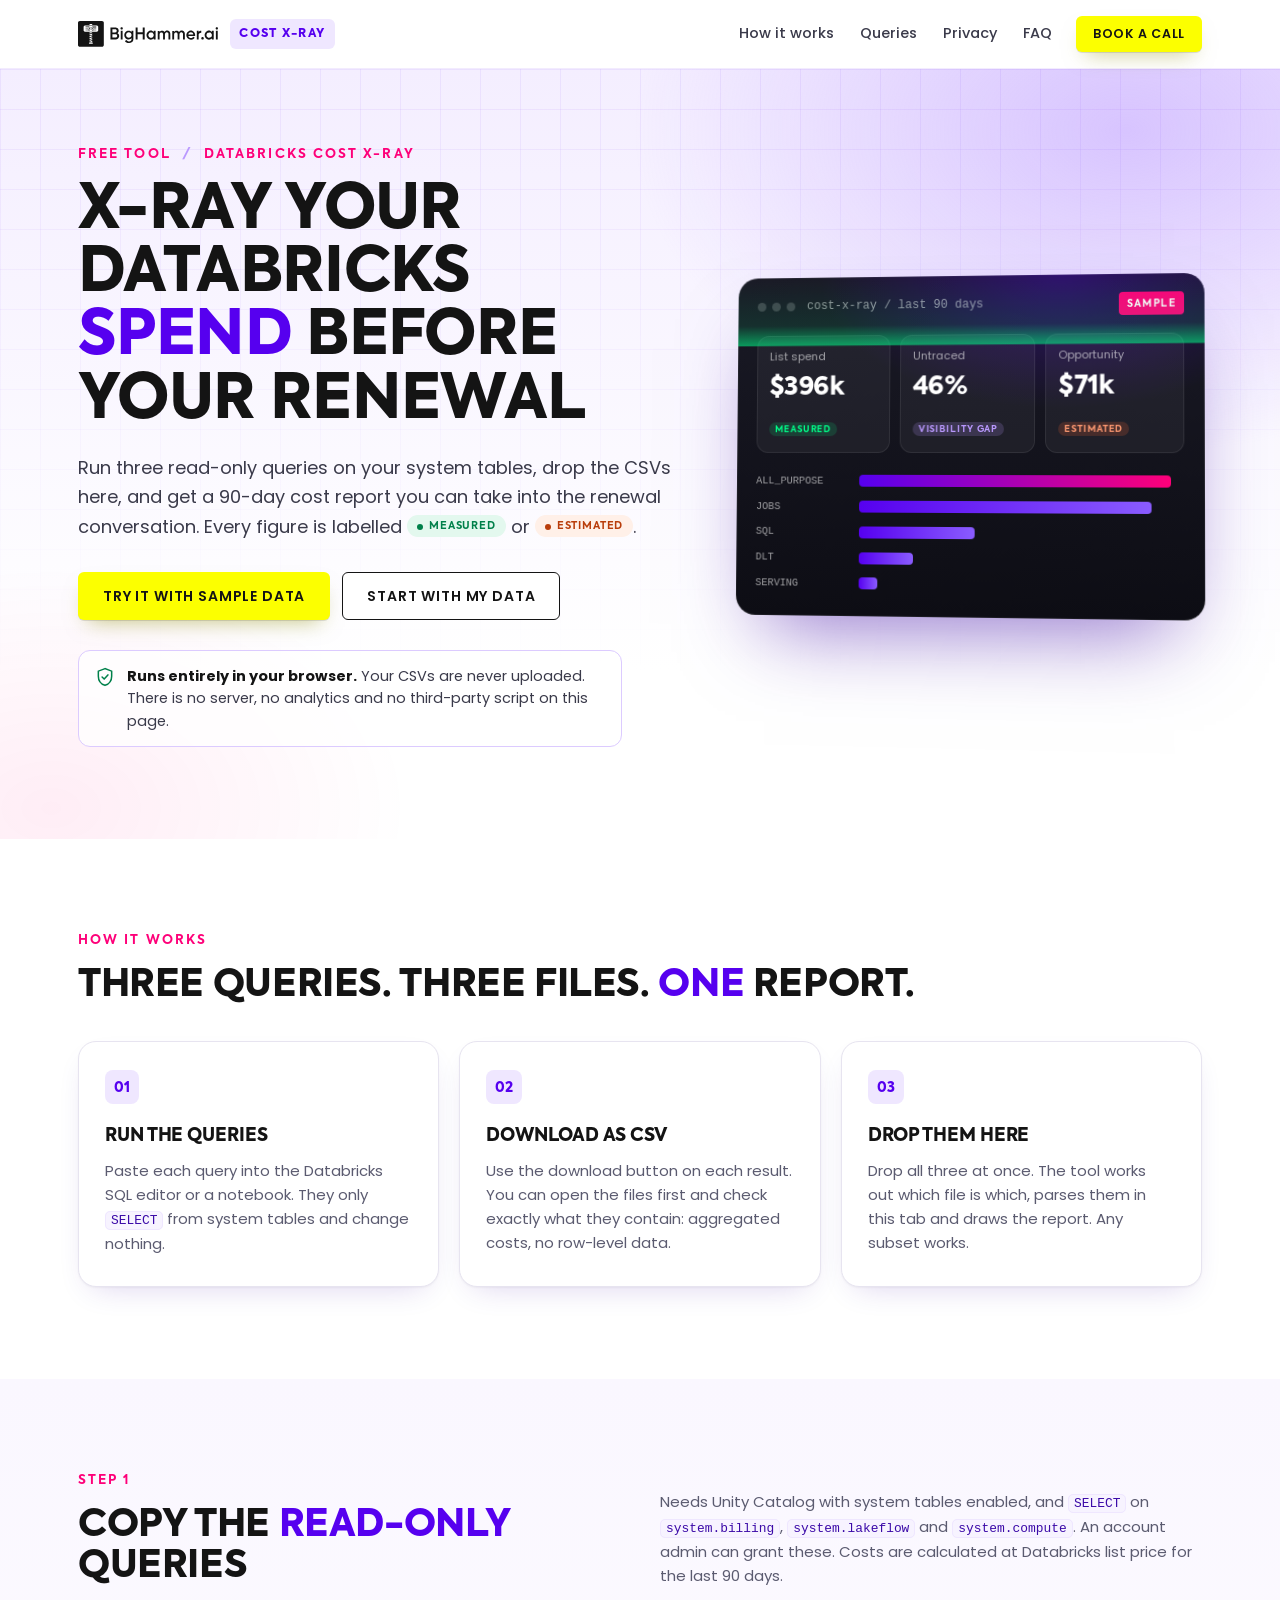
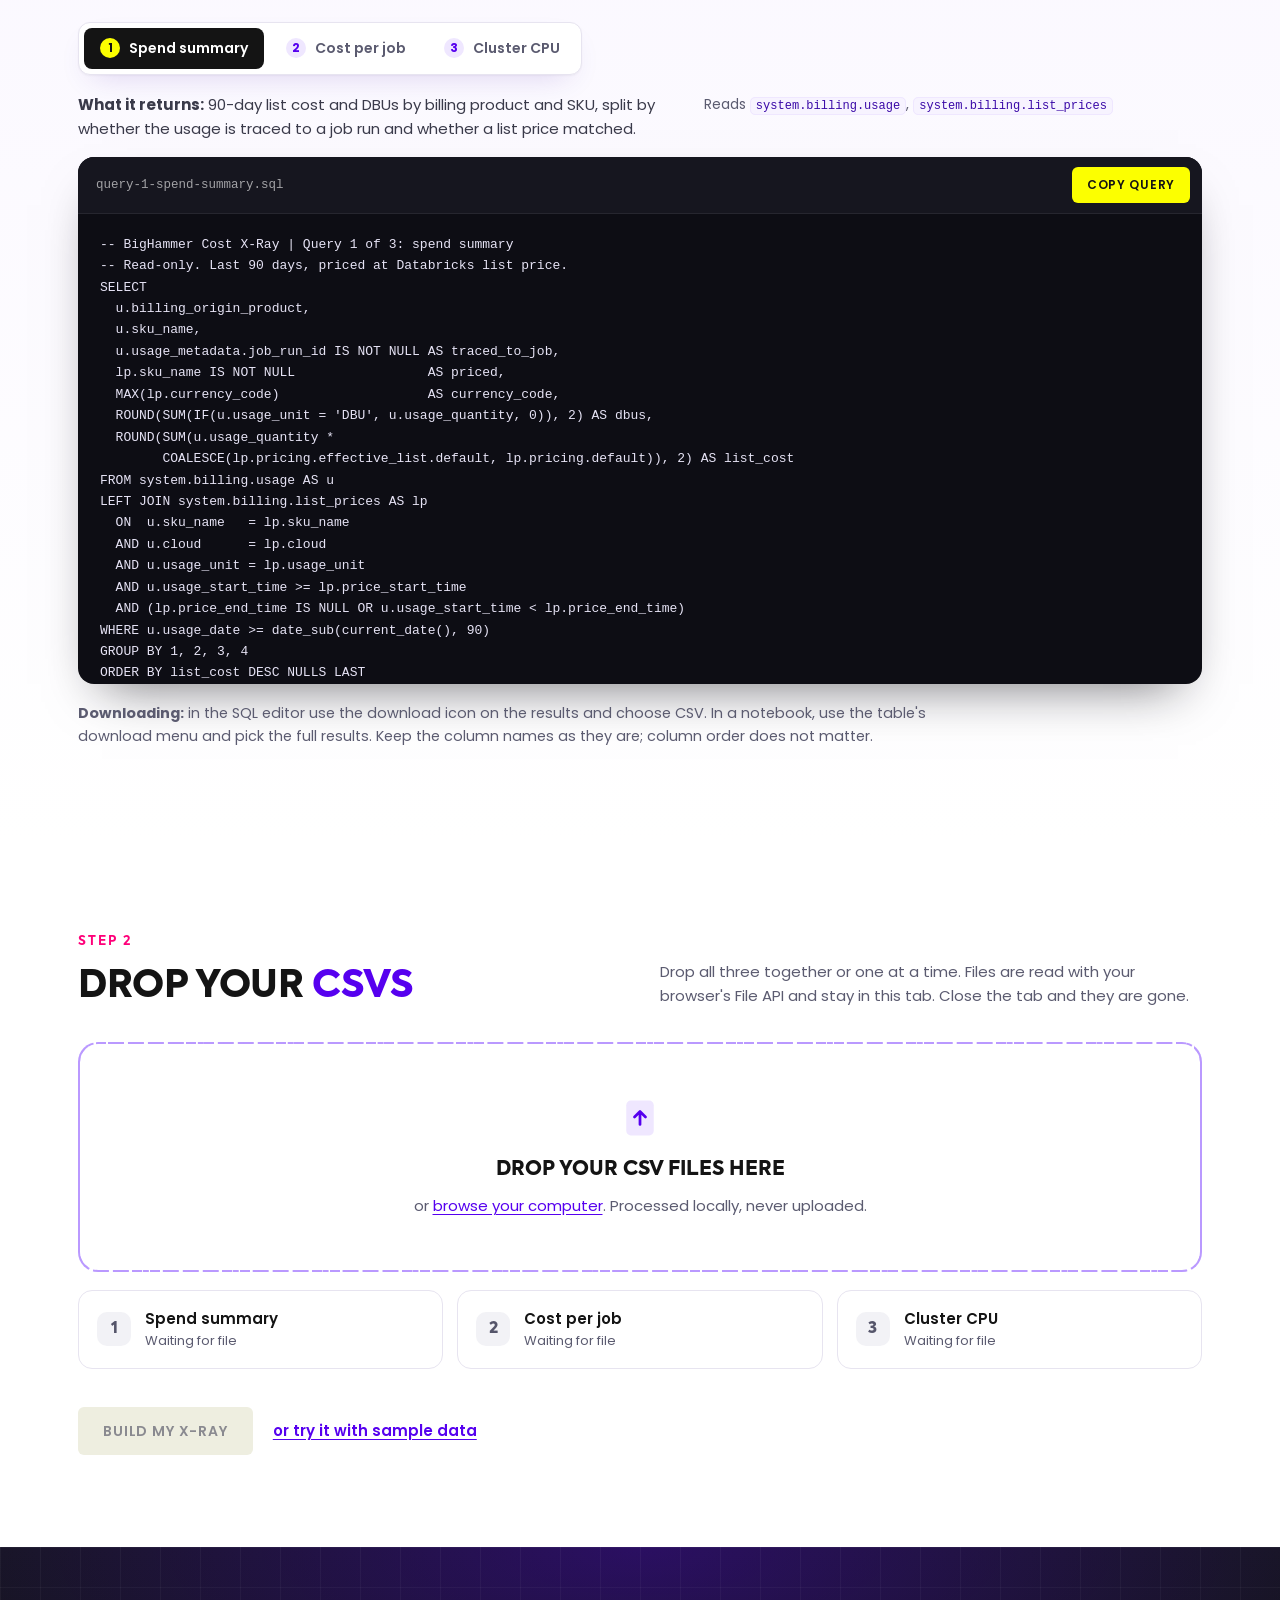
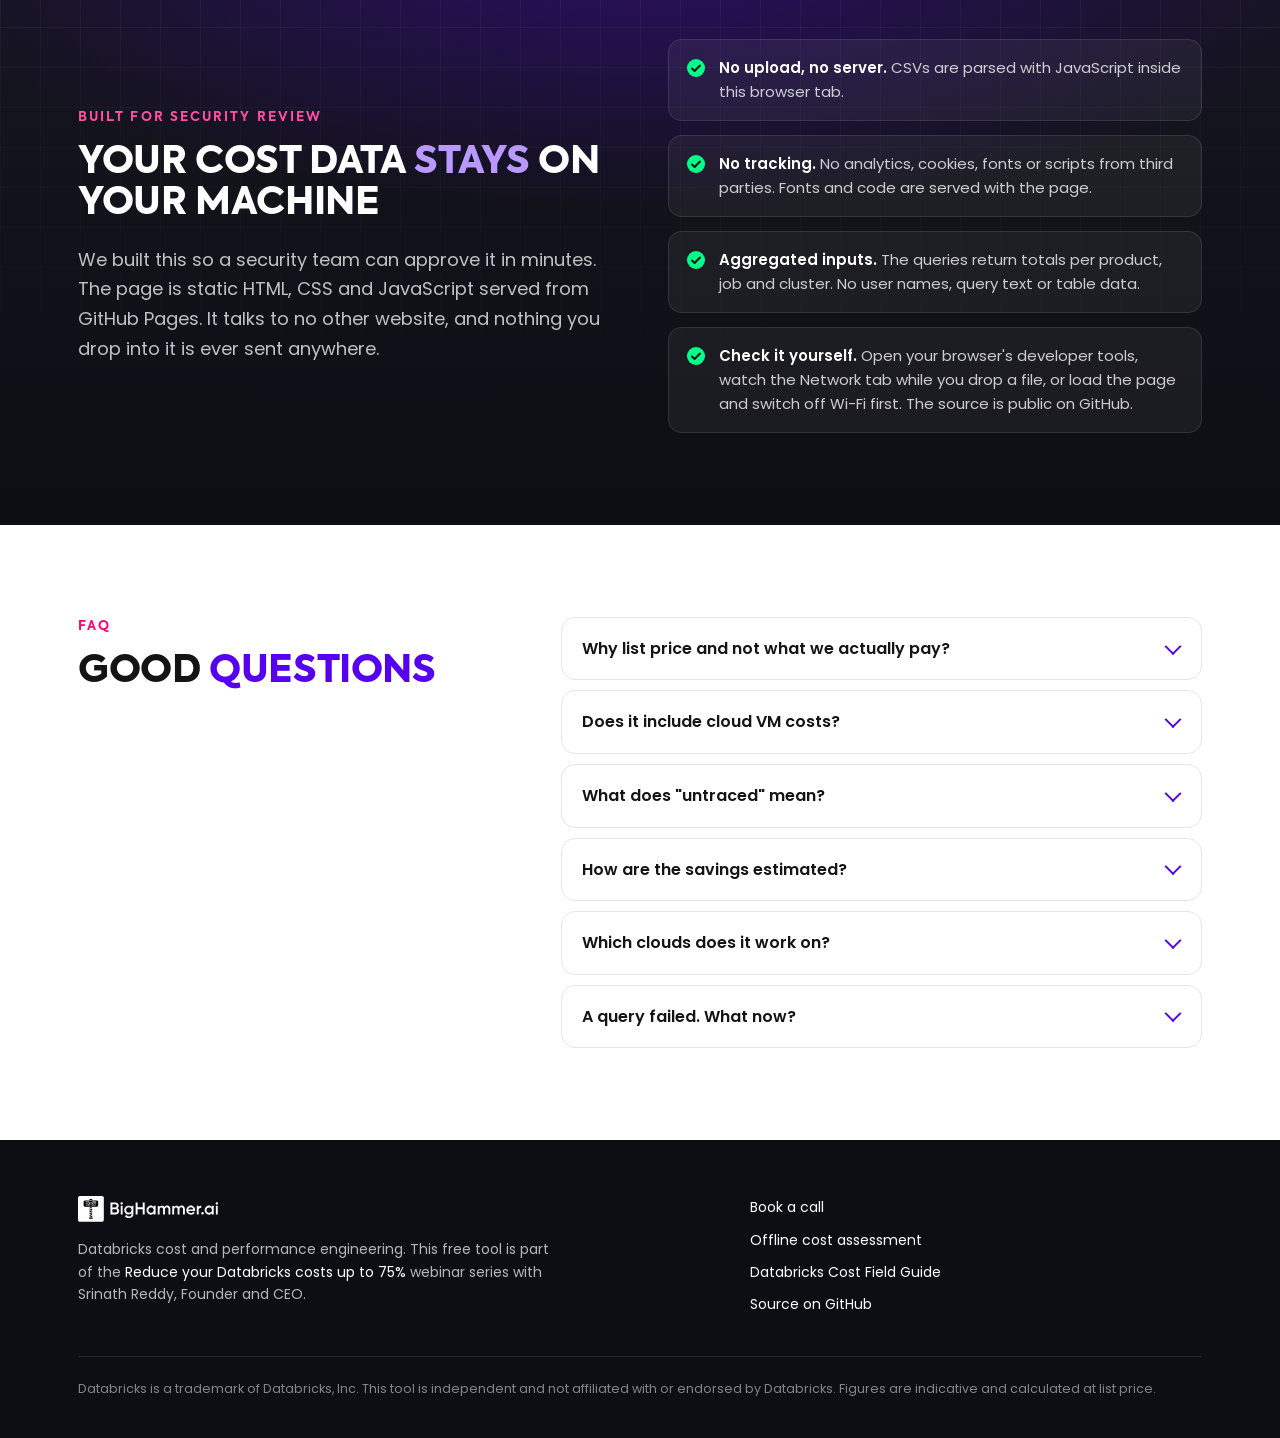
==== index.html @ 8fdcb8e8 "Databricks Cost X-Ray: free in-browser cost report lead magnet Co-Authored-By: Claude Opus 5.5 <nore" ====
<!doctype html>
<html lang="en-GB">
<head>
<meta charset="utf-8">
<meta name="viewport" content="width=device-width,initial-scale=1">
<title>Databricks Cost X-Ray | Free 90-day cost report | BigHammer.ai</title>
<meta name="description" content="Run three read-only SQL queries on your Databricks system tables, drop the CSVs in, and get an instant 90-day cost report. Runs entirely in your browser: nothing is uploaded.">
<link rel="canonical" href="https://adisuja.github.io/bighammer-cost-xray/">
<meta property="og:type" content="website">
<meta property="og:site_name" content="BigHammer.ai">
<meta property="og:title" content="Databricks Cost X-Ray: a free 90-day cost report">
<meta property="og:description" content="Three read-only queries, three CSVs, one report. See spend by product, failed-run cost, scheduled jobs on All-Purpose compute and under-used clusters. Nothing leaves your browser.">
<meta property="og:url" content="https://adisuja.github.io/bighammer-cost-xray/">
<meta property="og:image" content="https://adisuja.github.io/bighammer-cost-xray/og.png">
<meta property="og:image:width" content="1200">
<meta property="og:image:height" content="630">
<meta property="og:image:alt" content="Databricks Cost X-Ray by BigHammer.ai: a free 90-day cost report that runs in your browser">
<meta name="twitter:card" content="summary_large_image">
<meta name="twitter:title" content="Databricks Cost X-Ray: a free 90-day cost report">
<meta name="twitter:description" content="Three read-only queries, three CSVs, one report. Nothing leaves your browser.">
<meta name="twitter:image" content="https://adisuja.github.io/bighammer-cost-xray/og.png">
<meta name="theme-color" content="#5600EF">
<link rel="icon" href="favicon.svg" type="image/svg+xml">
<link rel="icon" href="favicon-32.png" sizes="32x32" type="image/png">
<link rel="apple-touch-icon" href="apple-touch-icon.png">
<link rel="preload" href="brand/fonts/axiforma-800.woff2" as="font" type="font/woff2" crossorigin>
<link rel="preload" href="brand/fonts/poppins-400.woff2" as="font" type="font/woff2" crossorigin>
<link rel="stylesheet" href="brand/brand.css">
<link rel="stylesheet" href="assets/app.css">
</head>
<body>
<a class="skip" href="#main">Skip to content</a>

<div class="sample-ribbon" id="sampleRibbon" hidden role="status">
  <span class="sr-dot" aria-hidden="true"></span> SAMPLE DATA <span class="sr-sep" aria-hidden="true">/</span> <span class="sr-note">synthetic workloads, not a real account</span>
  <button type="button" class="sr-btn" data-action="reset">Use my own data</button>
</div>

<header class="nav" id="top">
  <div class="wrap nav-in">
    <a class="brand" href="./" aria-label="Databricks Cost X-Ray home">
      <img src="brand/bighammer-logo-dark.svg" alt="BigHammer.ai" width="150" height="28">
      <span class="brand-tool">Cost X-Ray</span>
    </a>
    <nav class="nav-links" aria-label="Page sections">
      <a href="#how">How it works</a>
      <a href="#queries">Queries</a>
      <a href="#privacy">Privacy</a>
      <a href="#faq">FAQ</a>
    </nav>
    <a class="btn btn-y btn-sm" href="https://bighammer.ai/book-demo/?utm_source=cost-xray&amp;utm_medium=lead-magnet&amp;utm_campaign=dbx-webinar-nurture-2026&amp;utm_content=nav-book-call">Book a call</a>
  </div>
</header>

<main id="main">
<!-- ================= LANDING ================= -->
<div id="landing">
  <section class="hero">
    <div class="grid-bg" aria-hidden="true"></div>
    <div class="wrap hero-in">
      <div class="hero-copy">
        <p class="eyebrow">Free tool <span class="dot" aria-hidden="true">/</span> Databricks Cost X-Ray</p>
        <h1 class="h1">X-ray your Databricks <em>spend</em> before your renewal</h1>
        <p class="lede">Run three read-only queries on your system tables, drop the CSVs here, and get a 90-day cost report you can take into the renewal conversation. Every figure is labelled <span class="chip chip-m">Measured</span> or <span class="chip chip-e">Estimated</span>.</p>
        <div class="hero-ctas">
          <button type="button" class="btn btn-y" data-action="sample">Try it with sample data</button>
          <a class="btn btn-ghost" href="#queries">Start with my data</a>
        </div>
        <div class="trust" id="trustline">
          <svg viewBox="0 0 24 24" width="20" height="20" aria-hidden="true"><path d="M12 2 4 5v6c0 5 3.4 9.4 8 11 4.6-1.6 8-6 8-11V5l-8-3Z" fill="none" stroke="currentColor" stroke-width="1.8"/><path d="m8.5 12 2.5 2.5 4.5-5" fill="none" stroke="currentColor" stroke-width="1.8" stroke-linecap="round" stroke-linejoin="round"/></svg>
          <p><strong>Runs entirely in your browser.</strong> Your CSVs are never uploaded. There is no server, no analytics and no third-party script on this page.</p>
        </div>
      </div>

      <div class="hero-visual" aria-hidden="true">
        <div class="xr">
          <div class="xr-top"><span class="xr-dots"><i></i><i></i><i></i></span><span class="xr-title">cost-x-ray / last 90 days</span><span class="xr-tag">SAMPLE</span></div>
          <div class="xr-kpis">
            <div><span class="xr-l">List spend</span><span class="xr-v">$396k</span><span class="xr-c m">Measured</span></div>
            <div><span class="xr-l">Untraced</span><span class="xr-v">46%</span><span class="xr-c g">Visibility gap</span></div>
            <div><span class="xr-l">Opportunity</span><span class="xr-v">$71k</span><span class="xr-c e">Estimated</span></div>
          </div>
          <div class="xr-bars">
            <div class="xr-row"><span>ALL_PURPOSE</span><b style="--w:96%" class="hot"></b></div>
            <div class="xr-row"><span>JOBS</span><b style="--w:90%"></b></div>
            <div class="xr-row"><span>SQL</span><b style="--w:36%"></b></div>
            <div class="xr-row"><span>DLT</span><b style="--w:17%"></b></div>
            <div class="xr-row"><span>SERVING</span><b style="--w:6%"></b></div>
          </div>
          <div class="xr-scan"></div>
        </div>
      </div>
    </div>
  </section>

  <section class="sec" id="how">
    <div class="wrap">
      <p class="eyebrow">How it works</p>
      <h2 class="h2">Three queries. Three files. <em>One</em> report.</h2>
      <ol class="steps">
        <li class="card step">
          <span class="step-n">01</span>
          <h3>Run the queries</h3>
          <p>Paste each query into the Databricks SQL editor or a notebook. They only <code>SELECT</code> from system tables and change nothing.</p>
        </li>
        <li class="card step">
          <span class="step-n">02</span>
          <h3>Download as CSV</h3>
          <p>Use the download button on each result. You can open the files first and check exactly what they contain: aggregated costs, no row-level data.</p>
        </li>
        <li class="card step">
          <span class="step-n">03</span>
          <h3>Drop them here</h3>
          <p>Drop all three at once. The tool works out which file is which, parses them in this tab and draws the report. Any subset works.</p>
        </li>
      </ol>
    </div>
  </section>

  <section class="sec sec-tint" id="queries">
    <div class="wrap">
      <div class="sec-head">
        <div>
          <p class="eyebrow">Step 1</p>
          <h2 class="h2">Copy the <em>read-only</em> queries</h2>
        </div>
        <p class="sec-note">Needs Unity Catalog with system tables enabled, and <code>SELECT</code> on <code>system.billing</code>, <code>system.lakeflow</code> and <code>system.compute</code>. An account admin can grant these. Costs are calculated at Databricks list price for the last 90 days.</p>
      </div>

      <div class="qtabs" role="tablist" aria-label="Queries">
        <button type="button" role="tab" id="tab-q1" aria-controls="panel-q1" aria-selected="true"><span class="qn">1</span> Spend summary</button>
        <button type="button" role="tab" id="tab-q2" aria-controls="panel-q2" aria-selected="false" tabindex="-1"><span class="qn">2</span> Cost per job</button>
        <button type="button" role="tab" id="tab-q3" aria-controls="panel-q3" aria-selected="false" tabindex="-1"><span class="qn">3</span> Cluster CPU</button>
      </div>

      <div class="qpanel" role="tabpanel" id="panel-q1" aria-labelledby="tab-q1" tabindex="0">
        <div class="qmeta">
          <p><strong>What it returns:</strong> 90-day list cost and DBUs by billing product and SKU, split by whether the usage is traced to a job run and whether a list price matched.</p>
          <p class="qreads">Reads <code>system.billing.usage</code>, <code>system.billing.list_prices</code></p>
        </div>
        <div class="code">
          <div class="code-bar"><span>query-1-spend-summary.sql</span><button type="button" class="copy" data-copy="q1">Copy query</button></div>
<pre><code id="q1">-- BigHammer Cost X-Ray | Query 1 of 3: spend summary
-- Read-only. Last 90 days, priced at Databricks list price.
SELECT
  u.billing_origin_product,
  u.sku_name,
  u.usage_metadata.job_run_id IS NOT NULL AS traced_to_job,
  lp.sku_name IS NOT NULL                 AS priced,
  MAX(lp.currency_code)                   AS currency_code,
  ROUND(SUM(IF(u.usage_unit = 'DBU', u.usage_quantity, 0)), 2) AS dbus,
  ROUND(SUM(u.usage_quantity *
        COALESCE(lp.pricing.effective_list.default, lp.pricing.default)), 2) AS list_cost
FROM system.billing.usage AS u
LEFT JOIN system.billing.list_prices AS lp
  ON  u.sku_name   = lp.sku_name
  AND u.cloud      = lp.cloud
  AND u.usage_unit = lp.usage_unit
  AND u.usage_start_time &gt;= lp.price_start_time
  AND (lp.price_end_time IS NULL OR u.usage_start_time &lt; lp.price_end_time)
WHERE u.usage_date &gt;= date_sub(current_date(), 90)
GROUP BY 1, 2, 3, 4
ORDER BY list_cost DESC NULLS LAST</code></pre>
        </div>
      </div>

      <div class="qpanel" role="tabpanel" id="panel-q2" aria-labelledby="tab-q2" tabindex="0" hidden>
        <div class="qmeta">
          <p><strong>What it returns:</strong> one row per job: 90-day list cost, runs, failed or timed-out runs and their cost, cost on classic All-Purpose compute, cost on serverless, and how many runs were scheduled or triggered automatically.</p>
          <p class="qreads">Reads <code>system.billing.usage</code>, <code>system.billing.list_prices</code>, <code>system.lakeflow.job_run_timeline</code>, <code>system.lakeflow.jobs</code></p>
        </div>
        <div class="code">
          <div class="code-bar"><span>query-2-cost-per-job.sql</span><button type="button" class="copy" data-copy="q2">Copy query</button></div>
<pre><code id="q2">-- BigHammer Cost X-Ray | Query 2 of 3: cost per job
-- Read-only. Last 90 days, priced at Databricks list price.
WITH run_cost AS (
  SELECT
    u.workspace_id,
    u.usage_metadata.job_id     AS job_id,
    u.usage_metadata.job_run_id AS run_id,
    SUM(u.usage_quantity * COALESCE(lp.pricing.effective_list.default, lp.pricing.default)) AS list_cost,
    SUM(IF(u.sku_name LIKE '%ALL_PURPOSE%' AND u.sku_name NOT LIKE '%SERVERLESS%',
           u.usage_quantity * COALESCE(lp.pricing.effective_list.default, lp.pricing.default), 0)) AS all_purpose_cost,
    SUM(IF(u.sku_name LIKE '%SERVERLESS%',
           u.usage_quantity * COALESCE(lp.pricing.effective_list.default, lp.pricing.default), 0)) AS serverless_cost
  FROM system.billing.usage AS u
  JOIN system.billing.list_prices AS lp
    ON  u.sku_name   = lp.sku_name
    AND u.cloud      = lp.cloud
    AND u.usage_unit = lp.usage_unit
    AND u.usage_start_time &gt;= lp.price_start_time
    AND (lp.price_end_time IS NULL OR u.usage_start_time &lt; lp.price_end_time)
  WHERE u.usage_date &gt;= date_sub(current_date(), 90)
    AND u.usage_metadata.job_id IS NOT NULL
  GROUP BY 1, 2, 3
),
runs AS (
  -- runs over 1 hour span several rows; result_state is only set on the last row
  SELECT workspace_id, job_id, run_id,
         MAX(result_state) AS result_state,
         MAX(trigger_type) AS trigger_type
  FROM system.lakeflow.job_run_timeline
  WHERE period_start_time &gt;= date_sub(current_date(), 97)
  GROUP BY 1, 2, 3
),
jobs AS (
  -- system.lakeflow.jobs is slowly changing: keep the latest row per job
  SELECT workspace_id, job_id, name
  FROM system.lakeflow.jobs
  QUALIFY ROW_NUMBER() OVER (PARTITION BY workspace_id, job_id ORDER BY change_time DESC) = 1
)
SELECT
  rc.workspace_id,
  rc.job_id,
  MAX(COALESCE(j.name, CONCAT('job ', rc.job_id))) AS job_name,
  COUNT(DISTINCT rc.run_id) AS runs,
  COUNT(DISTINCT IF(r.result_state IN ('FAILED', 'TIMED_OUT', 'ERROR'), rc.run_id, NULL)) AS failed_runs,
  COUNT(DISTINCT IF(r.trigger_type IN ('CRON', 'PERIODIC', 'CONTINUOUS', 'FILE_ARRIVAL', 'TABLE'), rc.run_id, NULL)) AS scheduled_runs,
  ROUND(SUM(rc.list_cost), 2) AS list_cost,
  ROUND(SUM(IF(r.result_state IN ('FAILED', 'TIMED_OUT', 'ERROR'), rc.list_cost, 0)), 2) AS failed_cost,
  ROUND(SUM(rc.all_purpose_cost), 2) AS all_purpose_cost,
  ROUND(SUM(rc.serverless_cost), 2)  AS serverless_cost
FROM run_cost AS rc
LEFT JOIN runs AS r
  ON rc.workspace_id = r.workspace_id AND rc.job_id = r.job_id AND rc.run_id = r.run_id
LEFT JOIN jobs AS j
  ON rc.workspace_id = j.workspace_id AND rc.job_id = j.job_id
GROUP BY 1, 2
ORDER BY list_cost DESC
LIMIT 1000</code></pre>
        </div>
      </div>

      <div class="qpanel" role="tabpanel" id="panel-q3" aria-labelledby="tab-q3" tabindex="0" hidden>
        <div class="qmeta">
          <p><strong>What it returns:</strong> one row per cluster with at least 30 minutes of worker activity: hours observed, average and 95th percentile worker CPU (user plus system), cluster name, source and 90-day list cost.</p>
          <p class="qreads">Reads <code>system.compute.node_timeline</code>, <code>system.compute.clusters</code>, <code>system.billing.usage</code>, <code>system.billing.list_prices</code>. Scans per-minute node data, so a small SQL warehouse may take a minute or two.</p>
        </div>
        <div class="code">
          <div class="code-bar"><span>query-3-cluster-cpu.sql</span><button type="button" class="copy" data-copy="q3">Copy query</button></div>
<pre><code id="q3">-- BigHammer Cost X-Ray | Query 3 of 3: cluster CPU utilisation
-- Read-only. Worker nodes only, last 90 days, per-minute samples.
WITH cpu AS (
  SELECT
    workspace_id,
    cluster_id,
    COUNT(DISTINCT date_trunc('MINUTE', start_time)) / 60.0 AS hours_observed,
    COUNT(*) / 60.0                                           AS worker_node_hours,
    AVG(cpu_user_percent + cpu_system_percent)                AS avg_cpu_percent,
    PERCENTILE_APPROX(cpu_user_percent + cpu_system_percent, 0.95) AS p95_cpu_percent
  FROM system.compute.node_timeline
  WHERE start_time &gt;= date_sub(current_date(), 90)
    AND driver = false
  GROUP BY 1, 2
  HAVING COUNT(DISTINCT date_trunc('MINUTE', start_time)) &gt;= 30
),
clusters AS (
  -- system.compute.clusters is slowly changing: keep the latest row per cluster
  SELECT workspace_id, cluster_id, cluster_name, cluster_source, worker_node_type
  FROM system.compute.clusters
  QUALIFY ROW_NUMBER() OVER (PARTITION BY workspace_id, cluster_id ORDER BY change_time DESC) = 1
),
cluster_cost AS (
  SELECT
    u.workspace_id,
    u.usage_metadata.cluster_id AS cluster_id,
    SUM(u.usage_quantity * COALESCE(lp.pricing.effective_list.default, lp.pricing.default)) AS list_cost
  FROM system.billing.usage AS u
  JOIN system.billing.list_prices AS lp
    ON  u.sku_name   = lp.sku_name
    AND u.cloud      = lp.cloud
    AND u.usage_unit = lp.usage_unit
    AND u.usage_start_time &gt;= lp.price_start_time
    AND (lp.price_end_time IS NULL OR u.usage_start_time &lt; lp.price_end_time)
  WHERE u.usage_date &gt;= date_sub(current_date(), 90)
    AND u.usage_metadata.cluster_id IS NOT NULL
  GROUP BY 1, 2
)
SELECT
  c.workspace_id,
  c.cluster_id,
  cl.cluster_name,
  cl.cluster_source,
  cl.worker_node_type,
  ROUND(c.hours_observed, 1)    AS hours_observed,
  ROUND(c.worker_node_hours, 1) AS worker_node_hours,
  ROUND(c.avg_cpu_percent, 1)   AS avg_cpu_percent,
  ROUND(c.p95_cpu_percent, 1)   AS p95_cpu_percent,
  ROUND(COALESCE(cc.list_cost, 0), 2) AS list_cost
FROM cpu AS c
LEFT JOIN clusters AS cl
  ON c.workspace_id = cl.workspace_id AND c.cluster_id = cl.cluster_id
LEFT JOIN cluster_cost AS cc
  ON c.workspace_id = cc.workspace_id AND c.cluster_id = cc.cluster_id
ORDER BY list_cost DESC
LIMIT 1000</code></pre>
        </div>
      </div>
      <p class="tip"><strong>Downloading:</strong> in the SQL editor use the download icon on the results and choose CSV. In a notebook, use the table's download menu and pick the full results. Keep the column names as they are; column order does not matter.</p>
    </div>
  </section>

  <section class="sec" id="drop">
    <div class="wrap">
      <div class="sec-head">
        <div>
          <p class="eyebrow">Step 2</p>
          <h2 class="h2">Drop your <em>CSVs</em></h2>
        </div>
        <p class="sec-note">Drop all three together or one at a time. Files are read with your browser's File API and stay in this tab. Close the tab and they are gone.</p>
      </div>

      <div class="dropzone" id="dropzone">
        <input type="file" id="fileInput" accept=".csv,text/csv,.txt" multiple class="vh">
        <label for="fileInput" class="dz-in" id="dzLabel">
          <svg viewBox="0 0 48 48" width="44" height="44" aria-hidden="true"><rect x="9" y="5" width="30" height="38" rx="5" fill="#EFE7FF"/><path d="M24 31V17m0 0-6 6m6-6 6 6" fill="none" stroke="#5600EF" stroke-width="3" stroke-linecap="round" stroke-linejoin="round"/></svg>
          <span class="dz-title">Drop your CSV files here</span>
          <span class="dz-sub">or <u>browse your computer</u>. Processed locally, never uploaded.</span>
        </label>
      </div>

      <ul class="slots" id="slots">
        <li class="slot" data-kind="spend"><span class="slot-n">1</span><div><b>Spend summary</b><span class="slot-s">Waiting for file</span></div></li>
        <li class="slot" data-kind="jobs"><span class="slot-n">2</span><div><b>Cost per job</b><span class="slot-s">Waiting for file</span></div></li>
        <li class="slot" data-kind="cpu"><span class="slot-n">3</span><div><b>Cluster CPU</b><span class="slot-s">Waiting for file</span></div></li>
      </ul>
      <div class="msgs" id="msgs" role="alert" aria-live="assertive"></div>
      <div class="drop-actions">
        <button type="button" class="btn btn-y" id="buildBtn" data-action="build" disabled>Build my X-Ray</button>
        <button type="button" class="btn btn-link" data-action="sample">or try it with sample data</button>
      </div>
    </div>
  </section>

  <section class="sec sec-dark" id="privacy">
    <div class="grid-bg dark" aria-hidden="true"></div>
    <div class="wrap priv">
      <div>
        <p class="eyebrow">Built for security review</p>
        <h2 class="h2">Your cost data <em>stays</em> on your machine</h2>
        <p class="lede">We built this so a security team can approve it in minutes. The page is static HTML, CSS and JavaScript served from GitHub Pages. It talks to no other website, and nothing you drop into it is ever sent anywhere.</p>
      </div>
      <ul class="priv-list">
        <li><b>No upload, no server.</b> CSVs are parsed with JavaScript inside this browser tab.</li>
        <li><b>No tracking.</b> No analytics, cookies, fonts or scripts from third parties. Fonts and code are served with the page.</li>
        <li><b>Aggregated inputs.</b> The queries return totals per product, job and cluster. No user names, query text or table data.</li>
        <li><b>Check it yourself.</b> Open your browser's developer tools, watch the Network tab while you drop a file, or load the page and switch off Wi-Fi first. The source is public on GitHub.</li>
      </ul>
    </div>
  </section>

  <section class="sec" id="faq">
    <div class="wrap faq">
      <div>
        <p class="eyebrow">FAQ</p>
        <h2 class="h2">Good <em>questions</em></h2>
      </div>
      <div class="faq-list">
        <details><summary>Why list price and not what we actually pay?</summary><p>System tables expose list prices, not your negotiated rates. List price is a consistent baseline for comparing workloads. If you have a committed-use discount, your invoice will be lower, but the proportions in this report still hold.</p></details>
        <details><summary>Does it include cloud VM costs?</summary><p>No. Databricks system tables record DBUs, not the EC2, Azure VM or GCE charges for classic compute. On classic clusters the cloud bill can be as large as the DBU bill, so the true cost of an idle cluster is usually higher than shown here.</p></details>
        <details><summary>What does "untraced" mean?</summary><p>Usage with no job run attached: interactive notebooks, SQL warehouses, pipelines, model serving and similar. It is not waste. It is spend this report cannot attribute to a job, which makes it a visibility gap to close before anyone can judge it.</p></details>
        <details><summary>How are the savings estimated?</summary><p>Two transparent rules, shown next to each figure. Moving scheduled jobs off All-Purpose compute uses the price ratio between Jobs and All-Purpose compute. Right-sizing under-used clusters assumes you could shrink a cluster until its 95th percentile CPU reaches 60%, capped at half its cost. The two are applied in sequence so no dollar is counted twice.</p></details>
        <details><summary>Which clouds does it work on?</summary><p>AWS, Azure and Google Cloud. The tables and columns are the same. Only the default price ratio differs slightly by cloud, tier and region, and you can edit it in the report.</p></details>
        <details><summary>A query failed. What now?</summary><p>Most failures are permissions: ask an account admin to grant <code>SELECT</code> on the system schemas. If <code>system.lakeflow</code> or <code>system.compute</code> is not available in your account, run the queries you can. The report renders with any subset of the three files.</p></details>
      </div>
    </div>
  </section>
</div>

<!-- ================= REPORT ================= -->
<div id="report" hidden tabindex="-1"></div>
</main>

<footer class="foot-site">
  <div class="wrap foot-in">
    <div class="foot-brand">
      <img src="brand/bighammer-logo-light.svg" alt="BigHammer.ai" width="150" height="28">
      <p>Databricks cost and performance engineering. This free tool is part of the <em>Reduce your Databricks costs up to 75%</em> webinar series with Srinath Reddy, Founder and CEO.</p>
    </div>
    <ul class="foot-links">
      <li><a href="https://bighammer.ai/book-demo/?utm_source=cost-xray&amp;utm_medium=lead-magnet&amp;utm_campaign=dbx-webinar-nurture-2026&amp;utm_content=footer-book-call">Book a call</a></li>
      <li><a href="https://assessment.bighammerops.com/?utm_source=cost-xray&amp;utm_medium=lead-magnet&amp;utm_campaign=dbx-webinar-nurture-2026&amp;utm_content=footer-assessment">Offline cost assessment</a></li>
      <li><a href="https://adisuja.github.io/bighammer-cost-field-guide/?utm_source=cost-xray&amp;utm_medium=lead-magnet&amp;utm_campaign=dbx-webinar-nurture-2026&amp;utm_content=footer-field-guide">Databricks Cost Field Guide</a></li>
      <li><a href="https://github.com/adisuja/bighammer-cost-xray">Source on GitHub</a></li>
    </ul>
    <p class="foot-legal">Databricks is a trademark of Databricks, Inc. This tool is independent and not affiliated with or endorsed by Databricks. Figures are indicative and calculated at list price.</p>
  </div>
</footer>

<div class="toast" id="toast" role="status" aria-live="polite"></div>
<script src="assets/sample.js"></script>
<script src="assets/app.js"></script>
</body>
</html>
---- brand/brand.css ----
/* BigHammer.ai visual system for the webinar nurture sequence.
   Source of truth: Figma "BigHammer Webiste_Glenn" (TD9z8ciTPCECHOm8FffX6c) as implemented on bighammer.ai,
   computed styles captured 2026-10-05. Headlines Axiforma 800 uppercase, body Poppins. */
@font-face{font-family:Axiforma;src:url(fonts/axiforma-400.woff2) format("woff2");font-weight:400}
@font-face{font-family:Axiforma;src:url(fonts/axiforma-500.woff2) format("woff2");font-weight:500}
@font-face{font-family:Axiforma;src:url(fonts/axiforma-600.woff2) format("woff2");font-weight:600}
@font-face{font-family:Axiforma;src:url(fonts/axiforma-700.woff2) format("woff2");font-weight:700}
@font-face{font-family:Axiforma;src:url(fonts/axiforma-800.woff2) format("woff2");font-weight:800}
@font-face{font-family:Poppins;src:url(fonts/poppins-400.woff2) format("woff2");font-weight:400}
@font-face{font-family:Poppins;src:url(fonts/poppins-500.woff2) format("woff2");font-weight:500}
@font-face{font-family:Poppins;src:url(fonts/poppins-600.woff2) format("woff2");font-weight:600}
@font-face{font-family:Poppins;src:url(fonts/poppins-700.woff2) format("woff2");font-weight:700}
@font-face{font-family:Poppins;src:url(fonts/poppins-800.woff2) format("woff2");font-weight:800}

:root{
  /* core (bighammer.ai computed) */
  --ink:#141414;          /* body text, dark buttons */
  --night:#0D0D14;        /* dark sections */
  --night-2:#16161F;
  --paper:#FFFFFF;
  --violet:#5600EF;       /* primary accent: highlighted headline word, key shapes */
  --magenta:#FE0079;      /* brand accent: eyebrows, brand name, single hot callout */
  --yellow:#FCFF00;       /* CTA buttons, marker highlight */
  --neon:#00FF89;         /* positive on dark */
  --green:#00A85A;        /* savings / measured-good on light (only for savings) */
  --red:#E2231A;          /* waste / failure */
  --orange:#FF6A36;       /* warning, cost pain */
  --sky:#54BAEF;          /* neutral data series */
  --lime:#B7FF6E;
  /* lavender family (hero gradients, cards) */
  --lav-50:#F7F3FF; --lav-100:#EFE7FF; --lav-200:#DCCBFF; --lav-300:#BA99FF; --lav-500:#8A5CFF;
  --grey-50:#F6F6F8; --grey-100:#F2F2F6; --grey-200:#E4E4EA; --grey-400:#9A9AAE; --grey-600:#55556A;
  --radius:18px; --radius-sm:12px;
  --shadow:0 18px 40px -18px rgba(54,0,160,.28), 0 2px 6px rgba(20,20,20,.06);
  --font-display:Axiforma, Poppins, sans-serif;
  --font-body:Poppins, sans-serif;
  --font-mono:"SF Mono", ui-monospace, Menlo, monospace;
}
*{box-sizing:border-box;margin:0;padding:0}
html,body{background:#fff}
body{font-family:var(--font-body);color:var(--ink);-webkit-font-smoothing:antialiased}

/* ---- email hero canvas: 1200px wide (displays at 600px in email, 2x retina) ---- */
.canvas{position:relative;width:1200px;overflow:hidden;background:var(--paper);padding:64px 72px 0}
.canvas.light{background:
  radial-gradient(70% 55% at 85% 0%, rgba(186,153,255,.45), transparent 70%),
  radial-gradient(60% 50% at 0% 100%, rgba(254,0,121,.10), transparent 70%),
  linear-gradient(180deg,#F4EEFF 0%,#FFFFFF 62%)}
.canvas.dark{background:
  radial-gradient(130% 70% at 50% 0%, rgba(86,0,239,.38), transparent 60%),
  linear-gradient(180deg,#16161F,#0D0D14);color:#fff}
.canvas .grid-bg{position:absolute;inset:0;pointer-events:none;
  background-image:linear-gradient(rgba(86,0,239,.06) 1px,transparent 1px),linear-gradient(90deg,rgba(86,0,239,.06) 1px,transparent 1px);
  background-size:40px 40px;mask-image:linear-gradient(180deg,#000 0%,transparent 75%)}
.canvas.dark .grid-bg{background-image:linear-gradient(rgba(255,255,255,.05) 1px,transparent 1px),linear-gradient(90deg,rgba(255,255,255,.05) 1px,transparent 1px)}
.canvas > *{position:relative}

/* header row: eyebrow left, logo right */
.top{display:flex;justify-content:space-between;align-items:center;margin-bottom:26px}
.eyebrow{font-family:var(--font-display);font-weight:700;font-size:22px;letter-spacing:.14em;text-transform:uppercase;color:var(--magenta)}
.eyebrow .sep{color:var(--lav-300);margin:0 10px}
.logo{height:38px}
.dark .eyebrow{color:#FF4FA3}

h1.headline{font-family:var(--font-display);font-weight:800;text-transform:uppercase;font-size:58px;line-height:1.04;letter-spacing:-.01em;color:var(--ink);max-width:1000px}
h1.headline em{font-style:normal;color:var(--violet)}
.dark h1.headline{color:#fff}
.dark h1.headline em{color:var(--lav-300)}
.sub{font-size:27px;line-height:1.45;color:var(--grey-600);margin-top:16px;max-width:960px}
.dark .sub{color:rgba(255,255,255,.72)}
.mark{background:linear-gradient(transparent 58%, var(--yellow) 58%);padding:0 4px}

/* cards */
.card{background:#fff;border:1px solid var(--grey-200);border-radius:var(--radius);box-shadow:var(--shadow)}
.card.lav{background:var(--lav-50);border-color:var(--lav-200)}
.dark .card{background:rgba(255,255,255,.06);border-color:rgba(255,255,255,.12);box-shadow:none}
.chip{display:inline-flex;align-items:center;gap:8px;font-family:var(--font-display);font-weight:700;font-size:18px;letter-spacing:.08em;text-transform:uppercase;padding:8px 16px;border-radius:999px;background:var(--lav-100);color:var(--violet)}
.chip.measured{background:#E3F8EE;color:#00804A}
.chip.estimated{background:#FFF0E8;color:#C2410C}
.chip.waste{background:#FDE7E6;color:var(--red)}
.chip.dark{background:var(--ink);color:#fff}
.num{font-family:var(--font-display);font-weight:800;letter-spacing:-.02em}
.mono{font-family:var(--font-mono)}
.label{font-size:22px;color:var(--grey-600)}

/* footer strip */
.foot{display:flex;justify-content:space-between;align-items:center;margin:40px -72px 0;padding:22px 72px;border-top:1px solid var(--grey-200);font-size:21px;color:var(--grey-600);background:rgba(255,255,255,.7)}
.foot b{color:var(--ink);font-weight:600}
.dark .foot{border-color:rgba(255,255,255,.1);background:rgba(0,0,0,.25);color:rgba(255,255,255,.6)}
.dark .foot b{color:#fff}
.foot .src{font-family:var(--font-mono);font-size:18px;color:var(--violet)}
.dark .foot .src{color:var(--lav-300)}
.illustrative{font-size:18px;letter-spacing:.06em;text-transform:uppercase;color:var(--grey-400)}

.btn{display:inline-block;font-family:var(--font-body);font-weight:600;font-size:20px;letter-spacing:.04em;text-transform:uppercase;padding:18px 30px;border-radius:6px;background:var(--yellow);color:var(--ink)}
.btn.dark{background:var(--ink);color:#fff}
---- assets/app.css ----
/* Databricks Cost X-Ray: app styles. Tokens come from brand/brand.css. */
:root{
  --wrap:1180px;
  --ink-2:#3A3A4A;
  --muted:#5B5B70;
  --line:#E7E4F0;
  --card-shadow:0 1px 2px rgba(20,20,20,.04),0 12px 32px -14px rgba(54,0,160,.20);
  --card-shadow-hi:0 1px 2px rgba(20,20,20,.05),0 22px 48px -18px rgba(54,0,160,.32);
  --green-ink:#00804A; --green-bg:#E3F8EE;
  --orange-ink:#B93D0B; --orange-bg:#FFF0E8;
  --red-ink:#C11D15; --red-bg:#FDE9E8;
  --focus:0 0 0 3px #fff,0 0 0 5px var(--violet);
}
html{scroll-behavior:smooth;scroll-padding-top:84px}
@media (prefers-reduced-motion:reduce){html{scroll-behavior:auto}*{animation:none!important;transition:none!important}}
body{font-size:16px;line-height:1.6;color:var(--ink);background:#fff;text-rendering:optimizeLegibility}
img{display:block;max-width:100%}
a{color:var(--violet)}
code{font-family:var(--font-mono);font-size:.86em;background:var(--lav-50);border:1px solid var(--lav-100);border-radius:5px;padding:1px 5px;color:#3B0AA8;word-break:break-word}
:focus-visible{outline:none;box-shadow:var(--focus);border-radius:6px}
.vh{position:absolute!important;width:1px;height:1px;overflow:hidden;clip:rect(0 0 0 0);white-space:nowrap}
.skip{position:absolute;left:12px;top:-60px;z-index:100;background:var(--ink);color:#fff;padding:10px 16px;border-radius:6px;text-decoration:none}
.skip:focus{top:12px}
.wrap{max-width:var(--wrap);margin:0 auto;padding:0 28px}
[hidden]{display:none!important}

/* ---------- type ---------- */
.eyebrow{font-family:var(--font-display);font-weight:700;font-size:13px;letter-spacing:.16em;text-transform:uppercase;color:var(--magenta);margin-bottom:14px}
.eyebrow .dot{color:var(--lav-300);margin:0 6px}
.h1,.h2,.h3{font-family:var(--font-display);font-weight:800;text-transform:uppercase;letter-spacing:-.01em;color:var(--ink)}
.h1 em,.h2 em,.h3 em{font-style:normal;color:var(--violet)}
.h1{font-size:clamp(36px,5.2vw,62px);line-height:1.02;max-width:12.5em}
.h2{font-size:clamp(26px,3.2vw,38px);line-height:1.08}
.h3{font-size:20px;line-height:1.15}
.lede{font-size:18px;line-height:1.65;color:var(--ink-2);max-width:36em;margin-top:20px}

/* ---------- buttons & chips ---------- */
.btn{display:inline-flex;align-items:center;justify-content:center;gap:8px;font-family:var(--font-body);font-weight:600;font-size:14px;letter-spacing:.06em;text-transform:uppercase;line-height:1;padding:16px 24px;border-radius:6px;border:1.5px solid transparent;cursor:pointer;text-decoration:none;transition:transform .15s ease,box-shadow .15s ease,background .15s}
.btn-y{background:var(--yellow);color:var(--ink);box-shadow:0 1px 0 rgba(20,20,20,.12),0 10px 22px -10px rgba(140,140,0,.55)}
.btn-y:hover{transform:translateY(-1px);box-shadow:0 1px 0 rgba(20,20,20,.12),0 14px 26px -10px rgba(140,140,0,.6)}
.btn-y:disabled{background:#EEEEE0;color:#8A8A90;box-shadow:none;cursor:not-allowed;transform:none}
.btn-dark{background:var(--ink);color:#fff}
.btn-dark:hover{background:#2A2A35}
.btn-ghost{background:#fff;color:var(--ink);border-color:var(--ink)}
.btn-ghost:hover{background:var(--ink);color:#fff}
.btn-outline-l{background:transparent;color:#fff;border-color:rgba(255,255,255,.5)}
.btn-outline-l:hover{background:#fff;color:var(--ink)}
.btn-link{background:none;border:0;color:var(--violet);text-transform:none;letter-spacing:0;font-size:15px;padding:12px 6px;text-decoration:underline;text-underline-offset:3px}
.btn-sm{padding:11px 16px;font-size:12.5px}
.chip{display:inline-flex;align-items:center;gap:6px;font-family:var(--font-display);font-weight:700;font-size:11px;letter-spacing:.08em;text-transform:uppercase;line-height:1;padding:6px 10px 5px;border-radius:999px;white-space:nowrap;vertical-align:middle}
.chip::before{content:"";width:6px;height:6px;border-radius:50%;background:currentColor}
.chip-m{background:var(--green-bg);color:var(--green-ink)}
.chip-e{background:var(--orange-bg);color:var(--orange-ink)}
.chip-g{background:var(--lav-100);color:var(--violet)}
.chip-w{background:var(--red-bg);color:var(--red-ink)}
.chip-n{background:var(--grey-100);color:var(--grey-600)}
.chip-n::before{display:none}

/* ---------- sample ribbon ---------- */
.sample-ribbon{position:sticky;top:0;z-index:60;display:flex;align-items:center;justify-content:center;gap:10px;flex-wrap:wrap;background:var(--magenta);color:#fff;font-family:var(--font-display);font-weight:700;font-size:12.5px;letter-spacing:.14em;padding:8px 16px;text-align:center}
.sr-dot{width:8px;height:8px;border-radius:50%;background:var(--yellow)}
.sr-sep{opacity:.5}
.sr-note{font-family:var(--font-body);font-weight:500;letter-spacing:.02em;text-transform:none;font-size:13px;opacity:.95}
.sr-btn{margin-left:8px;background:#fff;color:var(--ink);border:0;border-radius:5px;font:600 11.5px var(--font-body);letter-spacing:.06em;text-transform:uppercase;padding:6px 10px;cursor:pointer}

/* ---------- nav ---------- */
.nav{position:sticky;top:0;z-index:50;background:rgba(255,255,255,.82);backdrop-filter:saturate(1.6) blur(14px);-webkit-backdrop-filter:saturate(1.6) blur(14px);border-bottom:1px solid rgba(86,0,239,.08)}
body.has-ribbon .nav{top:37px}
.nav-in{display:flex;align-items:center;gap:24px;height:68px}
.brand{display:flex;align-items:center;gap:12px;text-decoration:none;color:var(--ink)}
.brand img{height:26px;width:auto}
.brand-tool{font-family:var(--font-display);font-weight:800;font-size:12px;letter-spacing:.12em;text-transform:uppercase;color:var(--violet);background:var(--lav-100);padding:6px 9px 5px;border-radius:6px}
.nav-links{display:flex;gap:26px;margin-left:auto}
.nav-links a{color:var(--ink-2);text-decoration:none;font-size:14.5px;font-weight:500}
.nav-links a:hover{color:var(--violet)}

/* ---------- hero ---------- */
.hero{position:relative;overflow:hidden;background:
  radial-gradient(55% 60% at 88% 8%,rgba(186,153,255,.50),transparent 70%),
  radial-gradient(40% 45% at 4% 96%,rgba(254,0,121,.07),transparent 70%),
  linear-gradient(180deg,#F4EEFF 0%,#FFFFFF 78%);padding:76px 0 92px}
.grid-bg{position:absolute;inset:0;pointer-events:none;background-image:linear-gradient(rgba(86,0,239,.06) 1px,transparent 1px),linear-gradient(90deg,rgba(86,0,239,.06) 1px,transparent 1px);background-size:40px 40px;-webkit-mask-image:linear-gradient(180deg,#000,transparent 80%);mask-image:linear-gradient(180deg,#000,transparent 80%)}
.grid-bg.dark{background-image:linear-gradient(rgba(255,255,255,.045) 1px,transparent 1px),linear-gradient(90deg,rgba(255,255,255,.045) 1px,transparent 1px)}
.hero-in{position:relative;display:grid;grid-template-columns:1.12fr .88fr;gap:56px;align-items:center}
.hero-ctas{display:flex;gap:12px;flex-wrap:wrap;margin-top:30px}
.lede .chip{font-size:10.5px;transform:translateY(-2px)}
.trust{display:flex;gap:12px;align-items:flex-start;margin-top:30px;padding:14px 16px;background:rgba(255,255,255,.75);border:1px solid var(--lav-200);border-radius:12px;max-width:34em;color:var(--green-ink)}
.trust svg{flex:none;margin-top:2px}
.trust p{color:var(--ink-2);font-size:14.5px;line-height:1.55}
.trust strong{color:var(--ink)}

.xr{position:relative;overflow:hidden;background:linear-gradient(180deg,#1A1A26,#0D0D14);border-radius:20px;padding:18px 20px 24px;color:#fff;box-shadow:0 40px 80px -30px rgba(54,0,160,.55),0 0 0 1px rgba(255,255,255,.06) inset;transform:perspective(1400px) rotateY(-6deg) rotateX(2deg)}
.xr::after{content:"";position:absolute;inset:0;background:radial-gradient(80% 60% at 70% 0%,rgba(86,0,239,.35),transparent 65%);pointer-events:none}
.xr>*{position:relative;z-index:1}
.xr-top{display:flex;align-items:center;gap:12px;font-family:var(--font-mono);font-size:12px;color:rgba(255,255,255,.55);margin-bottom:18px}
.xr-dots{display:flex;gap:6px}.xr-dots i{width:9px;height:9px;border-radius:50%;background:rgba(255,255,255,.18)}
.xr-tag{margin-left:auto;font-family:var(--font-display);font-weight:700;font-size:10px;letter-spacing:.14em;background:var(--magenta);color:#fff;padding:4px 8px 3px;border-radius:4px}
.xr-kpis{display:grid;grid-template-columns:repeat(3,1fr);gap:10px;margin-bottom:20px}
.xr-kpis>div{background:rgba(255,255,255,.05);border:1px solid rgba(255,255,255,.08);border-radius:12px;padding:12px}
.xr-l{display:block;font-size:11px;color:rgba(255,255,255,.6)}
.xr-v{display:block;font-family:var(--font-display);font-weight:800;font-size:26px;letter-spacing:-.02em;margin:2px 0 6px}
.xr-c{font-family:var(--font-display);font-weight:700;font-size:9px;letter-spacing:.1em;text-transform:uppercase;padding:3px 6px 2px;border-radius:999px}
.xr-c.m{background:rgba(0,255,137,.14);color:var(--neon)}.xr-c.e{background:rgba(255,106,54,.18);color:#FF9A72}.xr-c.g{background:rgba(186,153,255,.18);color:var(--lav-300)}
.xr-bars{display:grid;gap:9px}
.xr-row{display:grid;grid-template-columns:96px 1fr;align-items:center;gap:10px;font-family:var(--font-mono);font-size:10.5px;color:rgba(255,255,255,.6)}
.xr-row b{display:block;height:12px;width:var(--w);border-radius:4px;background:linear-gradient(90deg,#5600EF,#8A5CFF)}
.xr-row b.hot{background:linear-gradient(90deg,#5600EF,#FE0079)}
.xr-scan{position:absolute!important;left:0;right:0;top:0;height:70px;z-index:2!important;background:linear-gradient(180deg,transparent,rgba(0,255,137,.10) 70%,rgba(0,255,137,.55) 98%,transparent);animation:scan 4.5s cubic-bezier(.6,0,.4,1) infinite;pointer-events:none}
@keyframes scan{0%{transform:translateY(-80px)}60%{transform:translateY(330px)}100%{transform:translateY(330px)}}

/* ---------- sections ---------- */
.sec{position:relative;padding:92px 0}
.sec-tint{background:linear-gradient(180deg,#FAF7FF,#fff)}
.sec-dark{background:radial-gradient(90% 70% at 50% 0%,rgba(86,0,239,.32),transparent 65%),linear-gradient(180deg,#16161F,#0D0D14);color:#fff;overflow:hidden}
.sec-dark .h2{color:#fff}.sec-dark .h2 em{color:var(--lav-300)}
.sec-dark .eyebrow{color:#FF4FA3}
.sec-dark .lede{color:rgba(255,255,255,.74)}
.sec-head{display:grid;grid-template-columns:1fr 1fr;gap:40px;align-items:end;margin-bottom:34px}
.sec-note{color:var(--muted);font-size:15px}
.card{background:#fff;border:1px solid var(--line);border-radius:var(--radius);box-shadow:var(--card-shadow)}

.steps{list-style:none;display:grid;grid-template-columns:repeat(3,1fr);gap:20px;margin-top:34px}
.step{padding:28px 26px 30px;position:relative}
.step-n{font-family:var(--font-display);font-weight:800;font-size:14px;color:var(--violet);background:var(--lav-100);border-radius:8px;padding:7px 9px 5px;display:inline-block;margin-bottom:18px}
.step h3{font-family:var(--font-display);font-weight:800;text-transform:uppercase;font-size:18px;letter-spacing:-.005em;margin-bottom:8px}
.step p{color:var(--muted);font-size:15px}

/* queries */
.qtabs{display:flex;gap:6px;background:#fff;border:1px solid var(--line);border-radius:12px;padding:5px;width:max-content;max-width:100%;overflow-x:auto;box-shadow:var(--card-shadow)}
.qtabs [role=tab]{display:flex;align-items:center;gap:9px;border:0;background:none;font:600 14px var(--font-body);color:var(--muted);padding:10px 16px;border-radius:8px;cursor:pointer;white-space:nowrap}
.qtabs [role=tab][aria-selected=true]{background:var(--ink);color:#fff}
.qn{display:inline-grid;place-items:center;width:20px;height:20px;border-radius:50%;background:var(--lav-100);color:var(--violet);font-size:11.5px;font-weight:700}
[aria-selected=true] .qn{background:var(--yellow);color:var(--ink)}
.qpanel{margin-top:18px}
.qpanel:focus-visible{border-radius:14px}
.qmeta{display:grid;grid-template-columns:1.2fr 1fr;gap:28px;margin-bottom:16px;font-size:15px;color:var(--ink-2)}
.qreads{color:var(--muted);font-size:14px}
.code{background:#0D0D14;border-radius:16px;overflow:hidden;box-shadow:0 24px 50px -24px rgba(13,13,20,.6)}
.code-bar{display:flex;align-items:center;justify-content:space-between;gap:12px;padding:10px 12px 10px 18px;background:#16161F;border-bottom:1px solid rgba(255,255,255,.07);font-family:var(--font-mono);font-size:12.5px;color:rgba(255,255,255,.6)}
.copy{display:inline-flex;align-items:center;gap:6px;background:var(--yellow);color:var(--ink);border:0;border-radius:6px;font:600 12px var(--font-body);letter-spacing:.06em;text-transform:uppercase;padding:9px 13px;cursor:pointer;min-width:118px;justify-content:center}
.copy.ok{background:var(--neon)}
.code pre{margin:0;padding:20px 22px 24px;overflow:auto;max-height:470px;font-family:var(--font-mono);font-size:13px;line-height:1.65;color:#E6E3F5;tab-size:2}
.code pre code{background:none;border:0;padding:0;color:inherit;font-size:inherit;word-break:normal}
.tip{margin-top:18px;font-size:14.5px;color:var(--muted);max-width:60em}

/* dropzone */
.dropzone{position:relative;border-radius:20px;background:
  linear-gradient(#fff,#fff) padding-box,
  repeating-linear-gradient(90deg,var(--lav-300) 0 10px,transparent 10px 18px) border-box;border:2px dashed var(--lav-300);transition:background .2s,border-color .2s,transform .2s}
.dropzone.over{border-color:var(--violet);background:var(--lav-50);transform:scale(1.005)}
.dz-in{display:flex;flex-direction:column;align-items:center;gap:8px;padding:52px 24px;cursor:pointer;text-align:center;border-radius:18px}
.dz-title{font-family:var(--font-display);font-weight:800;text-transform:uppercase;font-size:20px;margin-top:6px}
.dz-sub{color:var(--muted);font-size:15px}
.dz-sub u{color:var(--violet);text-underline-offset:3px}
#fileInput:focus-visible+.dz-in{box-shadow:var(--focus)}
.slots{list-style:none;display:grid;grid-template-columns:repeat(3,1fr);gap:14px;margin-top:18px}
.slot{display:flex;align-items:center;gap:14px;padding:16px 18px;background:#fff;border:1px solid var(--line);border-radius:14px}
.slot b{display:block;font-weight:600;font-size:15px}
.slot-s{display:block;font-size:13px;color:var(--muted);word-break:break-word}
.slot-n{flex:none;display:grid;place-items:center;width:34px;height:34px;border-radius:10px;background:var(--grey-100);color:var(--grey-600);font-family:var(--font-display);font-weight:800}
.slot.ok{border-color:#9FE3C1;background:#F4FCF8}
.slot.ok .slot-n{background:var(--green);color:#fff}
.slot.ok .slot-s{color:var(--green-ink)}
.slot.bad{border-color:#F6B9B5;background:#FFF7F6}
.slot.bad .slot-n{background:var(--red);color:#fff}
.msgs{margin-top:14px;display:grid;gap:8px}
.msg{display:flex;gap:10px;align-items:flex-start;padding:12px 16px;border-radius:12px;font-size:14.5px;line-height:1.5}
.msg.err{background:var(--red-bg);color:#7A120D;border:1px solid #F6B9B5}
.msg.warn{background:var(--orange-bg);color:#7A2E0A;border:1px solid #FFD2BC}
.msg.info{background:var(--lav-50);color:#2E0C80;border:1px solid var(--lav-200)}
.msg b{font-weight:600}
.drop-actions{display:flex;align-items:center;gap:14px;flex-wrap:wrap;margin-top:24px}

/* privacy & faq */
.priv{position:relative;display:grid;grid-template-columns:1fr 1fr;gap:56px;align-items:center}
.priv-list{list-style:none;display:grid;gap:14px}
.priv-list li{background:rgba(255,255,255,.05);border:1px solid rgba(255,255,255,.1);border-radius:14px;padding:16px 18px 16px 50px;position:relative;color:rgba(255,255,255,.78);font-size:15px}
.priv-list li::before{content:"";position:absolute;left:18px;top:19px;width:18px;height:18px;border-radius:50%;background:var(--neon) url("data:image/svg+xml,%3Csvg xmlns='http://www.w3.org/2000/svg' viewBox='0 0 18 18'%3E%3Cpath d='m5 9.5 2.6 2.5L13 6.5' fill='none' stroke='%230D0D14' stroke-width='2' stroke-linecap='round' stroke-linejoin='round'/%3E%3C/svg%3E")}
.priv-list b{color:#fff;font-weight:600}
.faq{display:grid;grid-template-columns:.8fr 1.2fr;gap:56px}
.faq-list{display:grid;gap:10px}
details{background:#fff;border:1px solid var(--line);border-radius:14px;padding:0 20px;transition:box-shadow .2s}
details[open]{box-shadow:var(--card-shadow)}
summary{cursor:pointer;list-style:none;padding:18px 30px 18px 0;font-weight:600;position:relative}
summary::-webkit-details-marker{display:none}
summary::after{content:"";position:absolute;right:2px;top:50%;width:10px;height:10px;border-right:2px solid var(--violet);border-bottom:2px solid var(--violet);transform:translateY(-70%) rotate(45deg);transition:transform .2s}
details[open] summary::after{transform:translateY(-30%) rotate(-135deg)}
details p{padding:0 0 18px;color:var(--muted);font-size:15px}

/* footer */
.foot-site{background:#0D0D14;color:rgba(255,255,255,.7);padding:56px 0 40px;font-size:14px}
.foot-in{display:grid;grid-template-columns:1.4fr 1fr;gap:40px}
.foot-brand img{height:26px;width:auto;margin-bottom:16px}
.foot-brand p{max-width:34em}
.foot-brand em{font-style:normal;color:#fff}
.foot-links{list-style:none;display:grid;gap:10px;align-content:start}
.foot-links a{color:#fff;text-decoration:none}
.foot-links a:hover{color:var(--yellow)}
.foot-legal{grid-column:1/-1;border-top:1px solid rgba(255,255,255,.1);padding-top:22px;font-size:12.5px;color:rgba(255,255,255,.5)}

.toast{visibility:hidden;opacity:0;position:fixed;left:50%;bottom:28px;transform:translate(-50%,120px);background:var(--ink);color:#fff;padding:12px 18px;border-radius:10px;font-size:14px;box-shadow:0 18px 40px -12px rgba(0,0,0,.4);transition:transform .25s ease;z-index:90}
.toast.show{visibility:visible;opacity:1;transform:translate(-50%,0)}

/* =================== REPORT =================== */
#report{outline:none}
.r-hero{position:relative;overflow:hidden;background:
  radial-gradient(50% 70% at 90% 0%,rgba(186,153,255,.45),transparent 70%),
  linear-gradient(180deg,#F4EEFF,#fff 90%);padding:44px 0 34px}
.r-toolbar{display:flex;align-items:center;gap:10px;flex-wrap:wrap;margin-bottom:30px}
.r-toolbar .sp{flex:1}
.tb-btn{display:inline-flex;align-items:center;gap:8px;background:#fff;border:1px solid var(--line);color:var(--ink);font:600 13px var(--font-body);letter-spacing:.04em;text-transform:uppercase;padding:11px 15px;border-radius:6px;cursor:pointer;box-shadow:0 1px 2px rgba(20,20,20,.04)}
.tb-btn:hover{border-color:var(--violet);color:var(--violet)}
.tb-btn svg{width:16px;height:16px}
.nw{white-space:nowrap}
.r-title-row .h1{max-width:none}
.r-title-row{position:relative}
.r-meta{display:flex;flex-wrap:wrap;gap:8px;margin-top:16px}
.r-legend{display:flex;flex-wrap:wrap;gap:10px 24px;font-size:13px;color:var(--muted);background:rgba(255,255,255,.8);border:1px solid var(--line);border-radius:12px;padding:10px 14px;margin-top:18px}
.r-legend div{display:flex;gap:10px;align-items:center}
.sample-flag{margin-right:10px;display:inline-flex;align-items:center;gap:8px;background:var(--magenta);color:#fff;font-family:var(--font-display);font-weight:700;font-size:12px;letter-spacing:.14em;padding:7px 11px 6px;border-radius:6px}

.r-body{padding:10px 0 80px}
.kpis{display:grid;grid-template-columns:repeat(4,1fr);gap:16px;margin-top:-6px}
.kpi{padding:22px 22px 20px;display:flex;flex-direction:column;gap:6px;min-width:0}
.kpi-top{display:flex;justify-content:space-between;align-items:center;gap:8px;flex-wrap:wrap}
.kpi-l{font-size:13.5px;color:var(--muted);font-weight:500}
.kpi-v{font-family:var(--font-display);font-weight:800;font-size:clamp(28px,2.6vw,36px);letter-spacing:-.025em;line-height:1.1;margin-top:8px;font-variant-numeric:tabular-nums}
.kpi-s{font-size:13.5px;color:var(--muted);line-height:1.45}
.kpi.k-save{background:linear-gradient(180deg,#fff,#FFF8F4);border-color:#FFD9C7}
.kpi.k-save .kpi-v{color:var(--orange-ink)}
.kpi.k-waste .kpi-v{color:var(--red-ink)}
.kpi.na .kpi-v{color:var(--grey-400);font-size:22px}

.r-grid{display:grid;grid-template-columns:repeat(12,1fr);gap:16px;margin-top:16px}
.panel{padding:26px 26px 24px;min-width:0}
.span-12{grid-column:span 12}.span-7{grid-column:span 7}.span-5{grid-column:span 5}.span-6{grid-column:span 6}
.p-head{display:flex;justify-content:space-between;align-items:flex-start;gap:14px;flex-wrap:wrap;margin-bottom:18px}
.p-head h3{font-family:var(--font-display);font-weight:800;text-transform:uppercase;font-size:17px;letter-spacing:.005em;line-height:1.2}
.p-head p{font-size:14px;color:var(--muted);margin-top:4px;max-width:46em}
.p-chips{display:flex;gap:6px;flex-wrap:wrap}
.empty{display:flex;align-items:center;gap:14px;padding:22px;border:1px dashed var(--lav-200);border-radius:14px;background:var(--lav-50);color:var(--ink-2);font-size:14.5px}
.empty b{font-weight:600}

/* bars */
.bars{display:grid;gap:12px}
.bar-row{display:grid;grid-template-columns:minmax(120px,200px) 1fr 86px 52px;gap:14px;align-items:center;font-size:13.5px}
.bar-l{font-family:var(--font-mono);font-size:12.5px;color:var(--ink-2);overflow:hidden;text-overflow:ellipsis;white-space:nowrap}
.bar-t{display:block;height:14px;background:var(--grey-100);border-radius:5px;overflow:hidden}
.bar-f{display:block;height:100%;border-radius:5px;background:linear-gradient(90deg,#5600EF,#8A5CFF);min-width:2px}
.bar-f.ap{background:linear-gradient(90deg,#5600EF,#B04BFF)}
.bar-v{text-align:right;font-variant-numeric:tabular-nums;font-weight:600}
.bar-p{text-align:right;color:var(--muted);font-size:12.5px;font-variant-numeric:tabular-nums}

/* visibility */
.vis-big{display:flex;align-items:baseline;gap:14px;flex-wrap:wrap;margin-bottom:16px}
.vis-big .n{font-family:var(--font-display);font-weight:800;font-size:44px;letter-spacing:-.03em;line-height:1}
.vis-big .t{color:var(--muted);font-size:14.5px}
.stack{display:flex;height:34px;border-radius:9px;overflow:hidden;background:var(--grey-100)}
.stack .tr{background:linear-gradient(90deg,#5600EF,#7A33FF)}
.stack .un{background:repeating-linear-gradient(135deg,#D9D3EA 0 6px,#ECE8F6 6px 12px)}
.stack-l{display:flex;justify-content:space-between;gap:14px;margin-top:10px;font-size:13.5px;flex-wrap:wrap}
.sw{display:inline-block;width:10px;height:10px;border-radius:3px;margin-right:7px;vertical-align:0}
.sw.tr{background:var(--violet)}.sw.un{background:repeating-linear-gradient(135deg,#BDB3D9 0 3px,#ECE8F6 3px 6px)}
.vis-note{margin-top:18px;padding:14px 16px;border-radius:12px;background:var(--lav-50);border:1px solid var(--lav-100);font-size:14px;color:var(--ink-2)}
.mini{margin-top:16px;display:grid;gap:6px;font-size:13px}
.mini div{display:flex;justify-content:space-between;gap:10px;border-bottom:1px dashed var(--line);padding:5px 0}
.mini span:first-child{font-family:var(--font-mono);font-size:12px;color:var(--ink-2)}
.mini span:last-child{font-variant-numeric:tabular-nums;font-weight:600}

/* tables */
.tbl-wrap{overflow-x:auto;margin:0 -6px;padding:0 6px}
table.t{width:100%;border-collapse:collapse;font-size:14px;font-variant-numeric:tabular-nums}
.t th{font-size:11.5px;letter-spacing:.08em;text-transform:uppercase;color:var(--muted);font-weight:600;text-align:left;padding:10px 10px;border-bottom:1px solid var(--line);white-space:nowrap}
.t td{padding:12px 10px;border-bottom:1px solid #F1EFF6;vertical-align:middle}
.t tr:last-child td{border-bottom:0}
.t .r{text-align:right}
.t .rank{color:var(--grey-400);font-weight:600;width:28px}
.t .name{font-weight:600;max-width:280px;overflow:hidden;text-overflow:ellipsis;white-space:nowrap}
.t .sub{display:block;font-size:12px;color:var(--muted);font-weight:400;font-family:var(--font-mono)}
.t .neg{color:var(--red-ink);font-weight:600}
.t .zero{color:var(--grey-400)}
.t .sav{color:var(--orange-ink);font-weight:600}
.t tfoot td{border-top:1px solid var(--line);border-bottom:0;font-weight:600;padding-top:14px}
.pill{display:inline-block;font-size:11.5px;font-weight:600;padding:4px 8px;border-radius:6px;white-space:nowrap}
.pill.ap{background:#F2E8FF;color:#5600EF}.pill.jc{background:var(--grey-100);color:var(--ink-2)}.pill.sl{background:#E4F4FD;color:#0B6A9C}.pill.mx{background:#FFF3D6;color:#7A5300}
.share{display:inline-block;width:64px;height:6px;border-radius:3px;background:var(--grey-100);vertical-align:middle;margin-left:10px;overflow:hidden}
.share i{display:block;height:100%;background:var(--violet)}
.cpu{display:inline-flex;align-items:center;gap:8px}
.cpu-t{position:relative;width:70px;height:8px;border-radius:4px;background:var(--grey-100);overflow:hidden}
.cpu-t i{position:absolute;left:0;top:0;bottom:0;background:var(--red);border-radius:4px;opacity:.85}

/* estimate panels */
.est{display:grid;grid-template-columns:1fr 1fr;gap:26px;align-items:start}
.est-n{font-family:var(--font-display);font-weight:800;font-size:40px;letter-spacing:-.03em;color:var(--orange-ink);line-height:1.05}
.est-s{color:var(--muted);font-size:14px;margin-top:6px}
.formula{margin-top:16px;font-family:var(--font-mono);font-size:13px;background:var(--grey-50);border:1px solid var(--line);border-radius:10px;padding:12px 14px;color:var(--ink-2);line-height:1.7;word-break:break-word}
.formula b{color:var(--ink)}
.ratio-box{background:var(--lav-50);border:1px solid var(--lav-200);border-radius:14px;padding:16px 18px}
.ratio-box label{display:block;font-weight:600;font-size:14px;margin-bottom:8px}
.ratio-in{display:flex;align-items:center;gap:10px;flex-wrap:wrap}
.ratio-in input{width:96px;font:600 18px var(--font-body);padding:9px 11px;border:1.5px solid var(--lav-300);border-radius:8px;background:#fff;color:var(--ink)}
.ratio-in input:focus-visible{border-color:var(--violet)}
.ratio-pct{font-size:13.5px;color:var(--muted)}
.ratio-src{font-size:12.5px;color:var(--muted);margin-top:10px;line-height:1.55}
.ratio-src a{color:var(--violet)}
.ratio-use{margin-top:10px;background:#fff;border:1px solid var(--lav-300);color:var(--violet);font:600 12.5px var(--font-body);padding:8px 11px;border-radius:6px;cursor:pointer}

/* combine (waterfall) */
.wf{display:grid;gap:12px;margin-top:6px}
.wf-row{display:grid;grid-template-columns:220px 1fr 120px;gap:14px;align-items:center;font-size:14px}
.wf-l{font-weight:500}
.wf-l small{display:block;color:var(--muted);font-size:12px;font-weight:400}
.wf-t{position:relative;height:26px;background:var(--grey-50);border-radius:6px}
.wf-b{position:absolute;top:0;bottom:0;border-radius:6px}
.wf-b.base{background:linear-gradient(90deg,#5600EF,#7A33FF)}
.wf-b.cut{background:repeating-linear-gradient(135deg,#FF6A36 0 6px,#FF8E66 6px 12px)}
.wf-b.rem{background:#CFC4EE}
.wf-v{text-align:right;font-weight:600;font-variant-numeric:tabular-nums}
.wf-v.o{color:var(--orange-ink)}
.callout{margin-top:20px;display:flex;gap:12px;align-items:flex-start;padding:14px 16px;border-radius:12px;background:var(--orange-bg);border:1px solid #FFD9C7;font-size:14px;color:#5F2507}

/* cannot see + cta */
.cant{display:grid;grid-template-columns:1fr 1fr;gap:16px;margin-top:16px}
.cant-box{padding:26px}
.cant-box ul{list-style:none;display:grid;gap:12px;margin-top:14px}
.cant-box li{position:relative;padding-left:28px;font-size:14.5px;color:var(--ink-2)}
.cant-box li b{color:var(--ink);font-weight:600}
.cant-box.miss li::before{content:"";position:absolute;left:0;top:5px;width:16px;height:16px;border-radius:50%;border:2px solid var(--grey-400);background:linear-gradient(45deg,transparent 45%,var(--grey-400) 45% 55%,transparent 55%)}
.cant-box.adds{background:var(--night);border-color:var(--night);color:#fff;position:relative;overflow:hidden}
.cant-box.adds::after{content:"";position:absolute;inset:0;background:radial-gradient(70% 60% at 100% 0%,rgba(86,0,239,.45),transparent 65%);pointer-events:none}
.cant-box.adds>*{position:relative;z-index:1}
.cant-box.adds h3{color:#fff}
.cant-box.adds h3 em{color:var(--lav-300)}
.cant-box.adds li{color:rgba(255,255,255,.78)}
.cant-box.adds li b{color:#fff}
.cant-box.adds li::before{content:"";position:absolute;left:0;top:5px;width:16px;height:16px;border-radius:50%;background:var(--neon) url("data:image/svg+xml,%3Csvg xmlns='http://www.w3.org/2000/svg' viewBox='0 0 16 16'%3E%3Cpath d='m4.5 8.3 2.3 2.2 4.7-4.8' fill='none' stroke='%230D0D14' stroke-width='2' stroke-linecap='round' stroke-linejoin='round'/%3E%3C/svg%3E")}
.cta-row{display:flex;gap:10px;flex-wrap:wrap;margin-top:22px}
.cta-row .btn{font-size:13px;padding:14px 18px}
.guide-link{display:inline-block;margin-top:16px;color:var(--lav-300);font-size:14px}
.method{margin-top:16px;padding:24px 26px}
.method h3{font-family:var(--font-display);font-weight:800;text-transform:uppercase;font-size:15px;margin-bottom:12px}
.method dl{display:grid;grid-template-columns:200px 1fr;gap:8px 20px;font-size:13.5px;color:var(--ink-2)}
.method dt{font-weight:600;color:var(--ink)}
.r-foot{margin-top:24px;display:flex;justify-content:space-between;gap:16px;flex-wrap:wrap;font-size:12.5px;color:var(--muted)}

/* ---------- responsive ---------- */
@media (max-width:1020px){
  .hero-in{grid-template-columns:1fr;gap:44px}
  .hero-visual{max-width:560px}
  .xr{transform:none}
  .kpis{grid-template-columns:repeat(2,1fr)}
  .span-7,.span-5,.span-6{grid-column:span 12}
  .est{grid-template-columns:1fr}
}
@media (max-width:820px){
  .nav-links{display:none}
  .brand{margin-right:auto}
  .sec{padding:68px 0}
  .sec-head,.priv,.faq,.qmeta,.cant,.foot-in{grid-template-columns:1fr;gap:20px}
  .steps,.slots{grid-template-columns:1fr}
  .method dl{grid-template-columns:1fr;gap:2px 0}
  .method dd{margin-bottom:10px}
  .wf-row{grid-template-columns:1fr 100px;gap:6px 12px}
  .wf-t{grid-column:1/-1;grid-row:2}
}
@media (max-width:560px){
  .wrap{padding:0 18px}
  .hero{padding:48px 0 64px}
  .lede{font-size:16.5px}
  .brand-tool{display:none}
  .kpis{grid-template-columns:1fr}
  .panel,.cant-box{padding:20px 18px}
  .bar-row{grid-template-columns:1fr auto 48px;gap:4px 10px}
  .bar-row .bar-t{grid-column:1/-1;grid-row:2}
  .xr-kpis{gap:6px}.xr-v{font-size:20px}.xr-row{grid-template-columns:78px 1fr}
  .hero-ctas .btn{flex:1 1 100%}
  .sr-note{display:none}
  .r-toolbar .tb-btn span{display:none}
  .dz-in{padding:40px 18px}
  .code pre{font-size:12px;padding:16px}
  .vis-big .n{font-size:36px}
  .est-n{font-size:34px}
}

/* ---------- print ---------- */
@page{size:A4;margin:14mm 12mm 16mm;@bottom-left{content:"BigHammer.ai Cost X-Ray";font-family:Poppins,sans-serif;font-size:8pt;color:#8A8AA0}@bottom-right{content:"Page " counter(page) " of " counter(pages);font-family:Poppins,sans-serif;font-size:8pt;color:#8A8AA0}}
@media print{
  html,body{background:#fff!important}
  body{font-size:11pt;-webkit-print-color-adjust:exact;print-color-adjust:exact}
  .nav,.foot-site,#landing,.r-toolbar,.toast,.skip,.ratio-use,.sr-btn,.no-print{display:none!important}
  .sample-ribbon{display:none!important}
  .wrap{max-width:none;padding:0}
  .r-hero{background:none;padding:6px 0 14px;border-bottom:2px solid var(--violet);margin-bottom:12px}
  .r-hero .grid-bg{display:none}
  .card{box-shadow:none;border-color:#DDD8EA}
  .kpis{grid-template-columns:repeat(4,1fr);gap:8px}
  .kpi{padding:12px}
  .kpi-v{font-size:20pt}
  .r-grid{gap:10px;margin-top:10px}
  .span-7,.span-5,.span-6{grid-column:span 12}
  .panel,.kpi,.cant-box,.method,.wf-row,tr{break-inside:avoid;page-break-inside:avoid}
  .panel{padding:16px 18px}
  .est{grid-template-columns:1.1fr 1fr}
  .cant{grid-template-columns:1fr 1fr}
  .tbl-wrap{overflow:visible}
  .t .name{max-width:none;white-space:normal}
  .h1{font-size:26pt}
  .cta-row .btn{border:1px solid #141414}
  a[href^="http"].print-url::after{content:" " attr(data-short);font-size:8.5pt;color:#5B5B70;text-transform:none;letter-spacing:0;font-weight:400}
  .r-foot{margin-top:12px}
}
.t .name{line-height:1.35}
.t .sub{margin-top:2px;line-height:1.3}
.t td{padding:11px 10px}
@media (max-width:640px){
  .tbl-wrap{overflow:visible;margin:0;padding:0}
  .t thead{display:none}
  .t,.t tbody,.t tfoot,.t tr,.t td{display:block;width:100%}
  .t tr{border:1px solid var(--line);border-radius:12px;padding:10px 14px;margin-bottom:10px;background:#fff}
  .t tfoot tr{background:var(--grey-50)}
  .t td{border:0!important;padding:5px 0;display:flex;justify-content:space-between;align-items:center;gap:12px;text-align:right}
  .t td[data-label]::before{content:attr(data-label);font-size:11.5px;letter-spacing:.06em;text-transform:uppercase;color:var(--muted);font-weight:600;text-align:left}
  .t td.rank{display:none}
  .t td.name{display:block;max-width:none;white-space:normal;text-align:left;font-size:15px;padding-bottom:8px;border-bottom:1px solid #F1EFF6!important;margin-bottom:4px}
  .t td.tf-l{display:block;text-align:left}
  .t tfoot td{padding-top:5px}
  .callout{flex-direction:column;gap:8px}
}
@media print{
  body{font-size:9.5pt}
  .r-grid{display:block}
  .r-grid>.panel{margin-bottom:10px;break-inside:auto;page-break-inside:auto}
  .r-grid>.panel.span-7,.r-grid>.panel.span-5,.est,.wf,.callout,.formula,.vis-note{break-inside:avoid;page-break-inside:avoid}
  .p-head{break-after:avoid;page-break-after:avoid;margin-bottom:10px}
  .t{font-size:8.5pt}.t td{padding:6px 8px}.t th{padding:6px 8px}
  .t .name{max-width:none}
  .kpi-s,.p-head p{font-size:8.5pt}
  .bars{gap:7px}
  .est-n{font-size:24pt}
  .vis-big .n{font-size:28pt}
  .cant{display:grid;grid-template-columns:1fr 1fr;break-inside:avoid;page-break-inside:avoid}
  .cant-box{padding:16px}
  .cant-box li{font-size:8.5pt}
  .method{break-inside:avoid;padding:14px 18px}
  .method dl{font-size:8.5pt;grid-template-columns:130px 1fr}
  .r-legend{margin-top:10px}
}
@media print{.t td.name{min-width:150px;white-space:normal}.sample-flag{border:1px solid #FE0079}}
@media print{.r-body{padding-bottom:0}.t tfoot{display:table-row-group}main{min-height:0}.r-foot{break-before:avoid}}
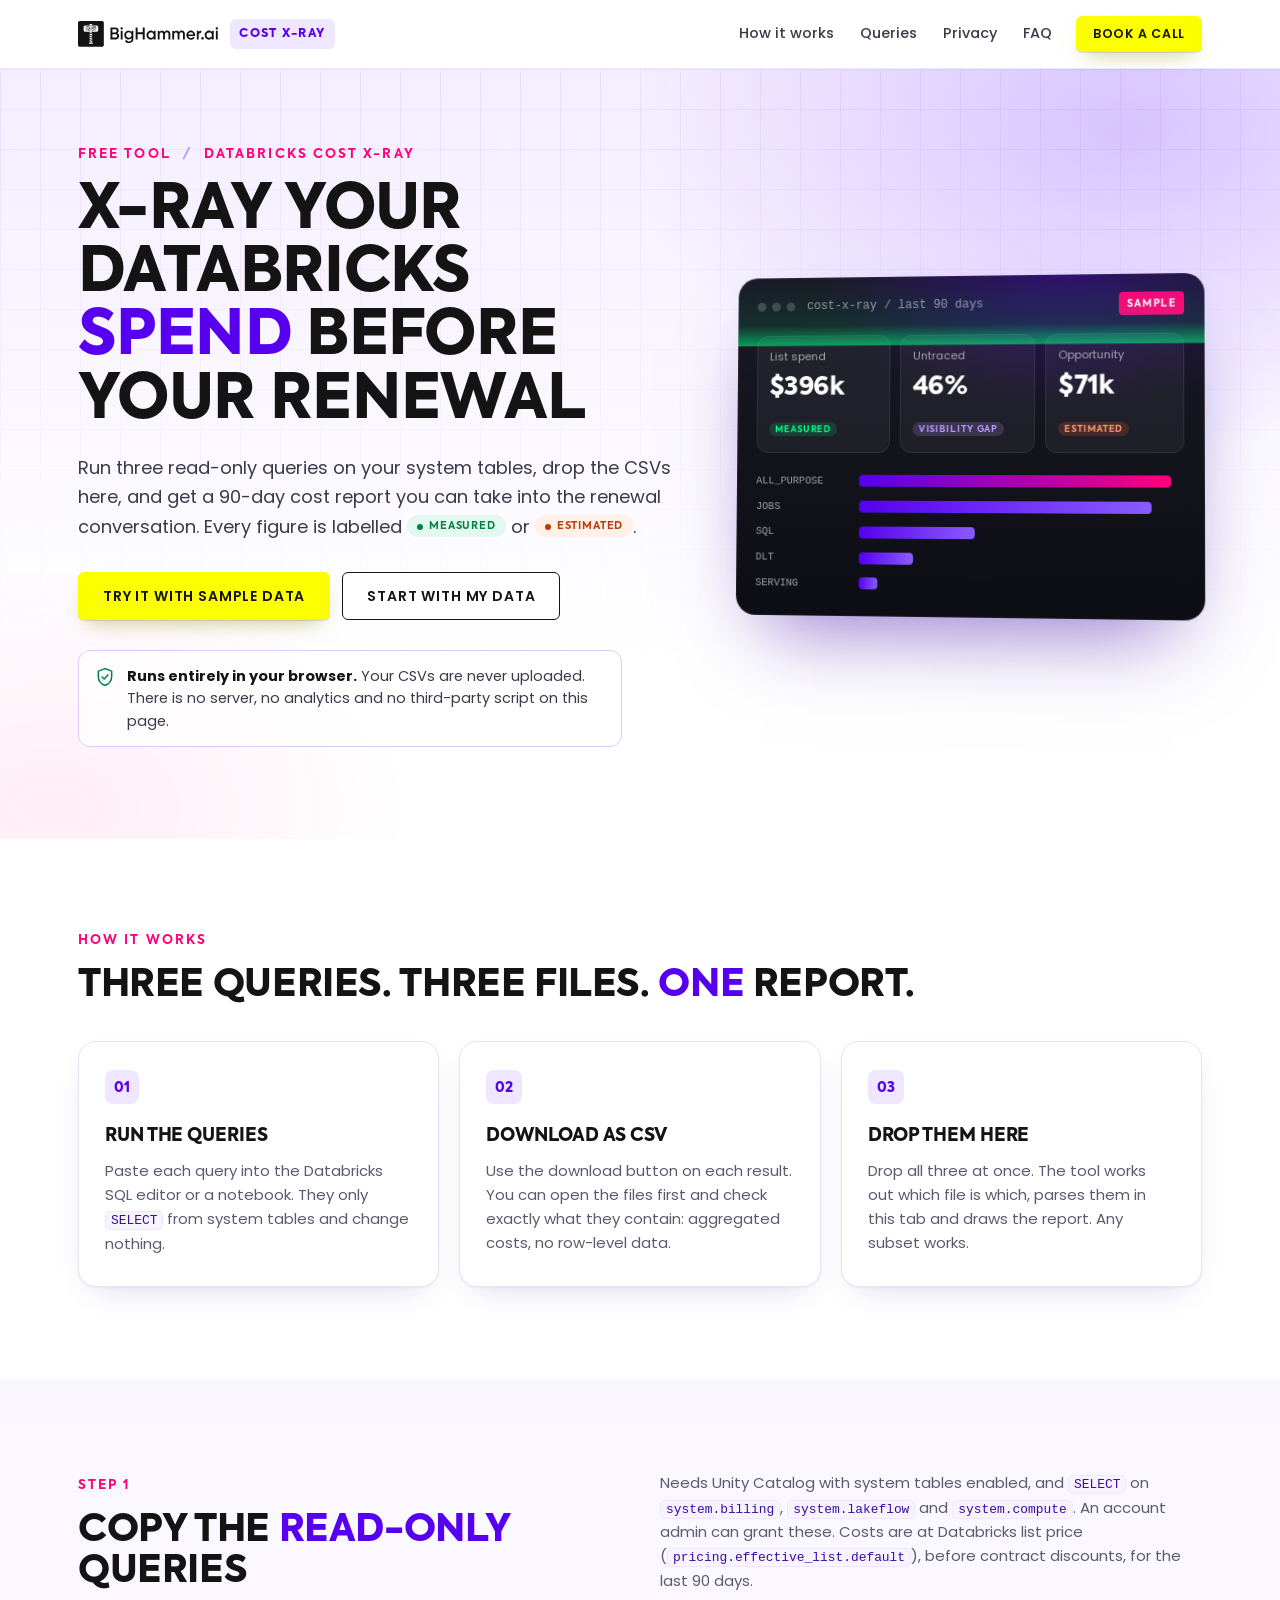
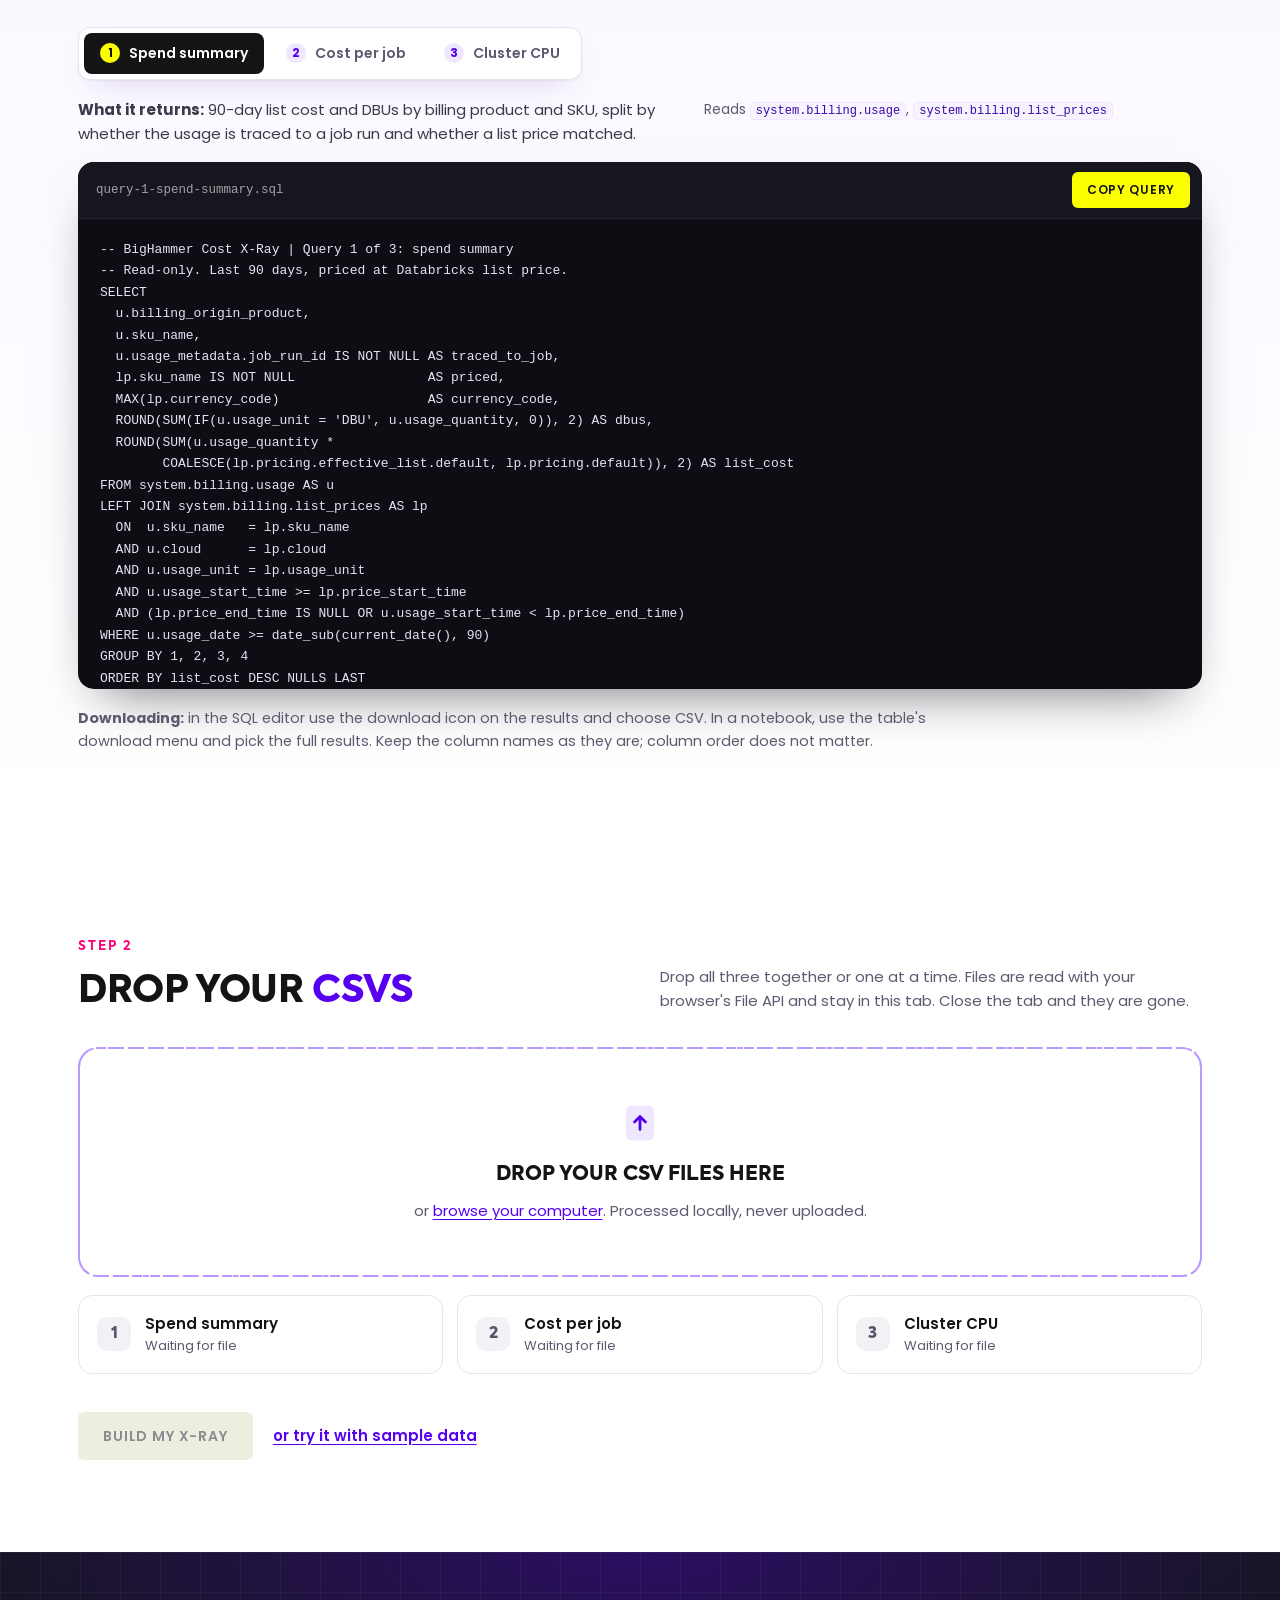
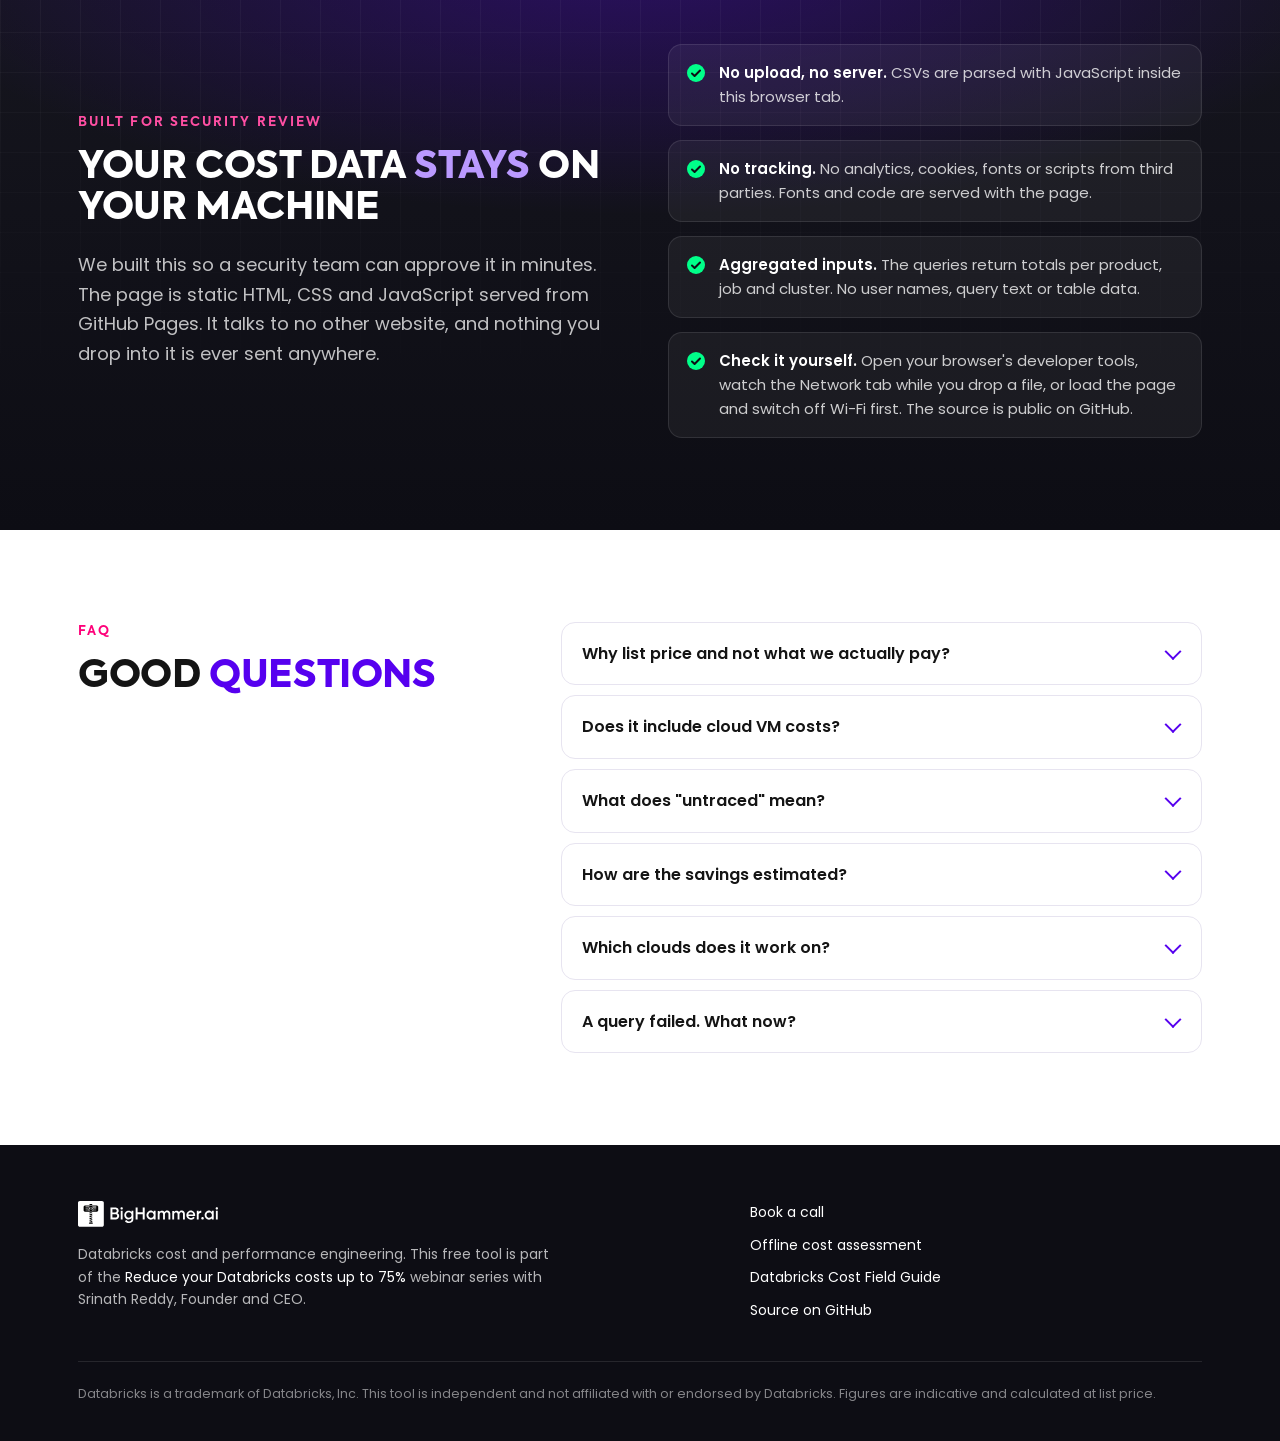
==== commit 94b24bb5: "Final run state via MAX_BY, list price wording, offline assessment description Co-Authored-By: Claud" ====
--- a/index.html
+++ b/index.html
@@ -124,7 +124,7 @@
           <p class="eyebrow">Step 1</p>
           <h2 class="h2">Copy the <em>read-only</em> queries</h2>
         </div>
-        <p class="sec-note">Needs Unity Catalog with system tables enabled, and <code>SELECT</code> on <code>system.billing</code>, <code>system.lakeflow</code> and <code>system.compute</code>. An account admin can grant these. Costs are calculated at Databricks list price for the last 90 days.</p>
+        <p class="sec-note">Needs Unity Catalog with system tables enabled, and <code>SELECT</code> on <code>system.billing</code>, <code>system.lakeflow</code> and <code>system.compute</code>. An account admin can grant these. Costs are at Databricks list price (<code>pricing.effective_list.default</code>), before contract discounts, for the last 90 days.</p>
       </div>
 
       <div class="qtabs" role="tablist" aria-label="Queries">
@@ -195,9 +195,9 @@
   GROUP BY 1, 2, 3
 ),
 runs AS (
-  -- runs over 1 hour span several rows; result_state is only set on the last row
+  -- runs over 1 hour span several rows; take the final state of each run
   SELECT workspace_id, job_id, run_id,
-         MAX(result_state) AS result_state,
+         MAX_BY(result_state, period_end_time) FILTER (WHERE result_state IS NOT NULL) AS result_state,
          MAX(trigger_type) AS trigger_type
   FROM system.lakeflow.job_run_timeline
   WHERE period_start_time &gt;= date_sub(current_date(), 97)
--- a/assets/app.css
+++ b/assets/app.css
@@ -447,3 +447,4 @@
 }
 @media print{.t td.name{min-width:150px;white-space:normal}.sample-flag{border:1px solid #FE0079}}
 @media print{.r-body{padding-bottom:0}.t tfoot{display:table-row-group}main{min-height:0}.r-foot{break-before:avoid}}
+.assess-note{margin-top:16px;font-size:13px;line-height:1.55;color:rgba(255,255,255,.66);max-width:40em}@media print{.assess-note{font-size:8pt}}
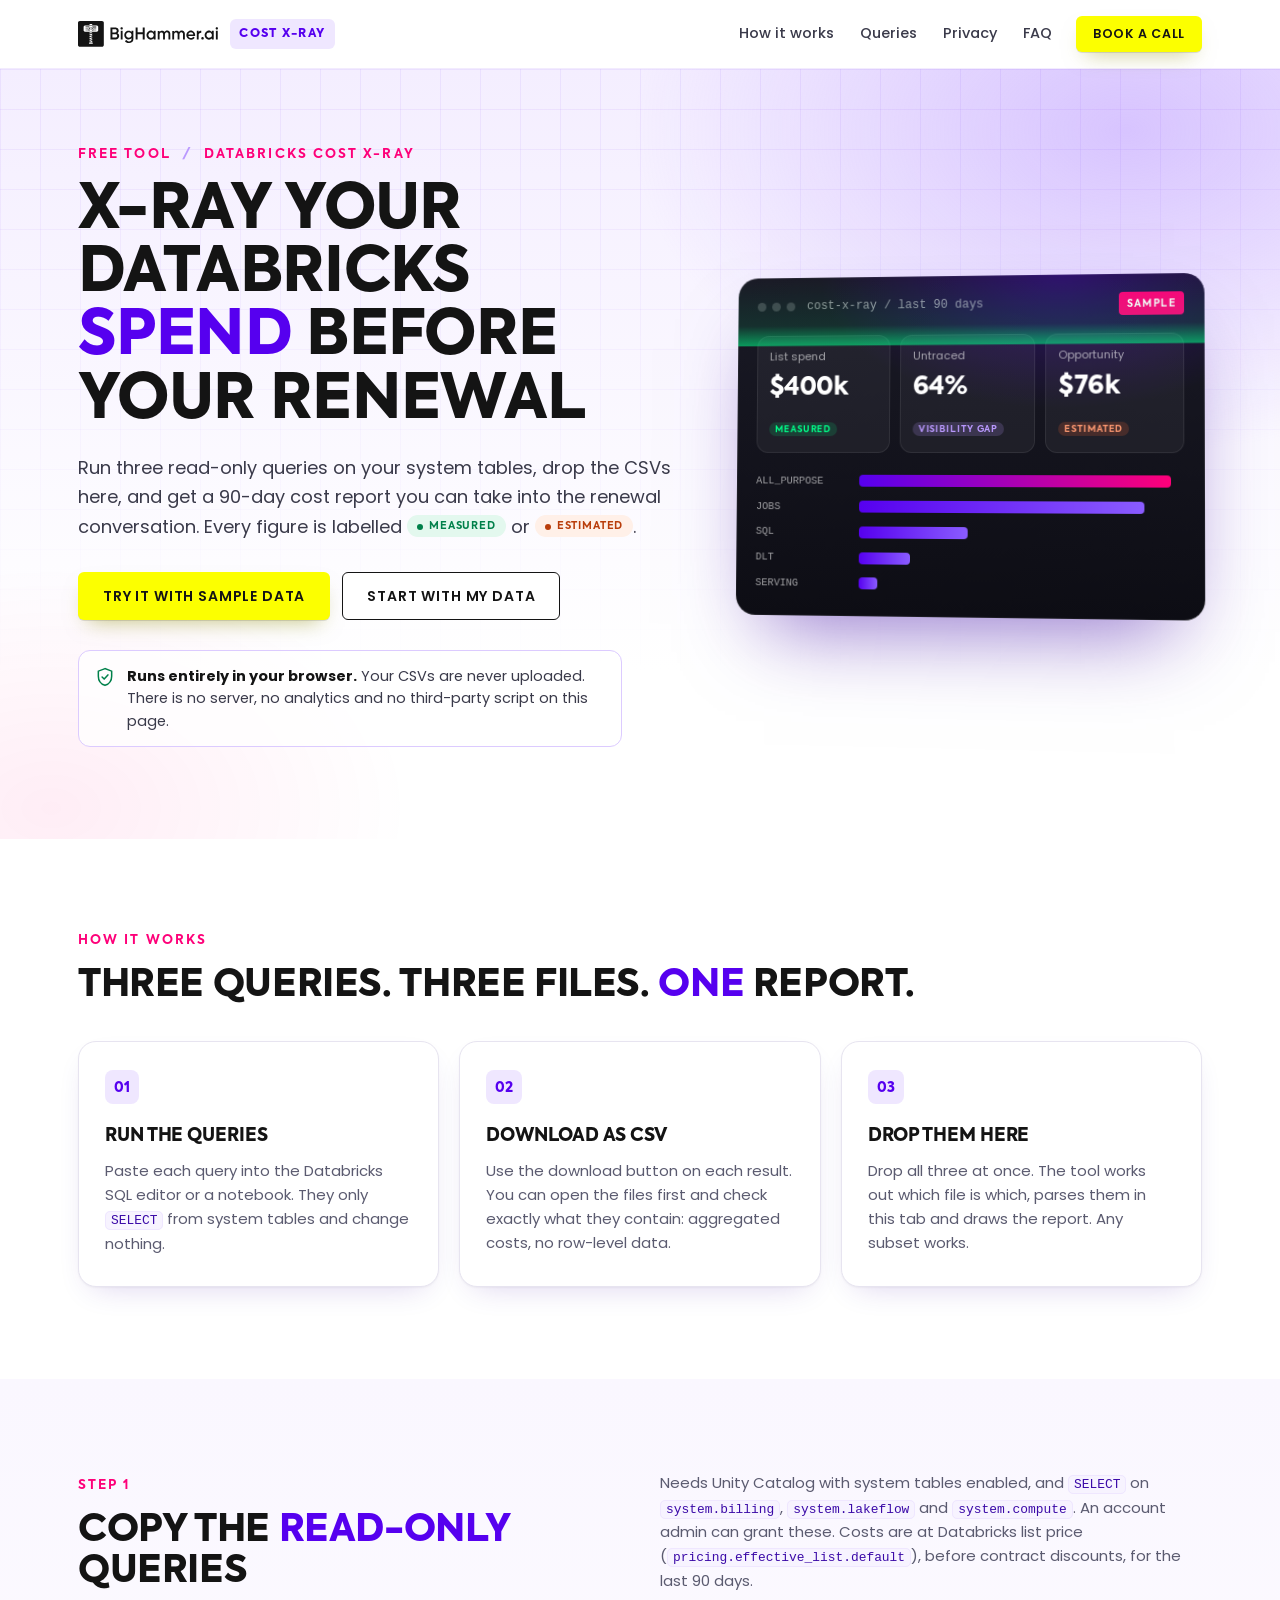
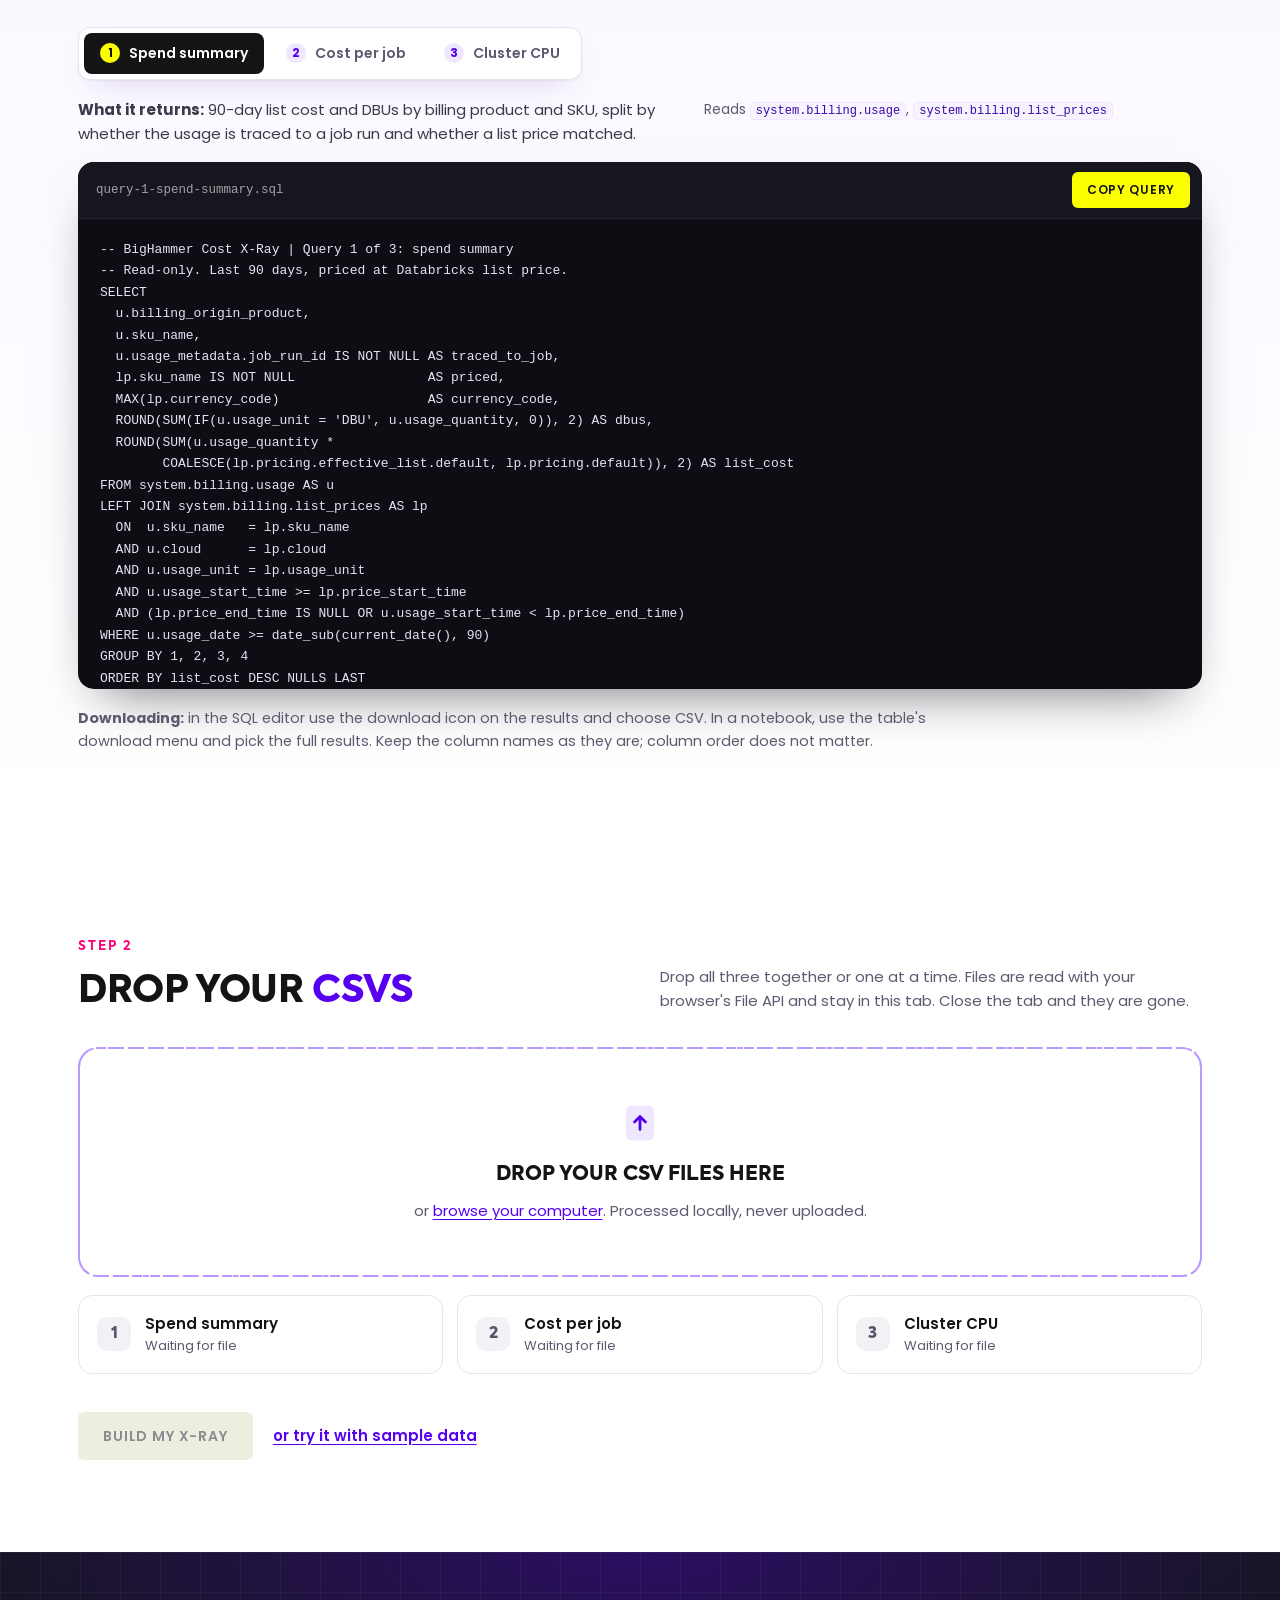
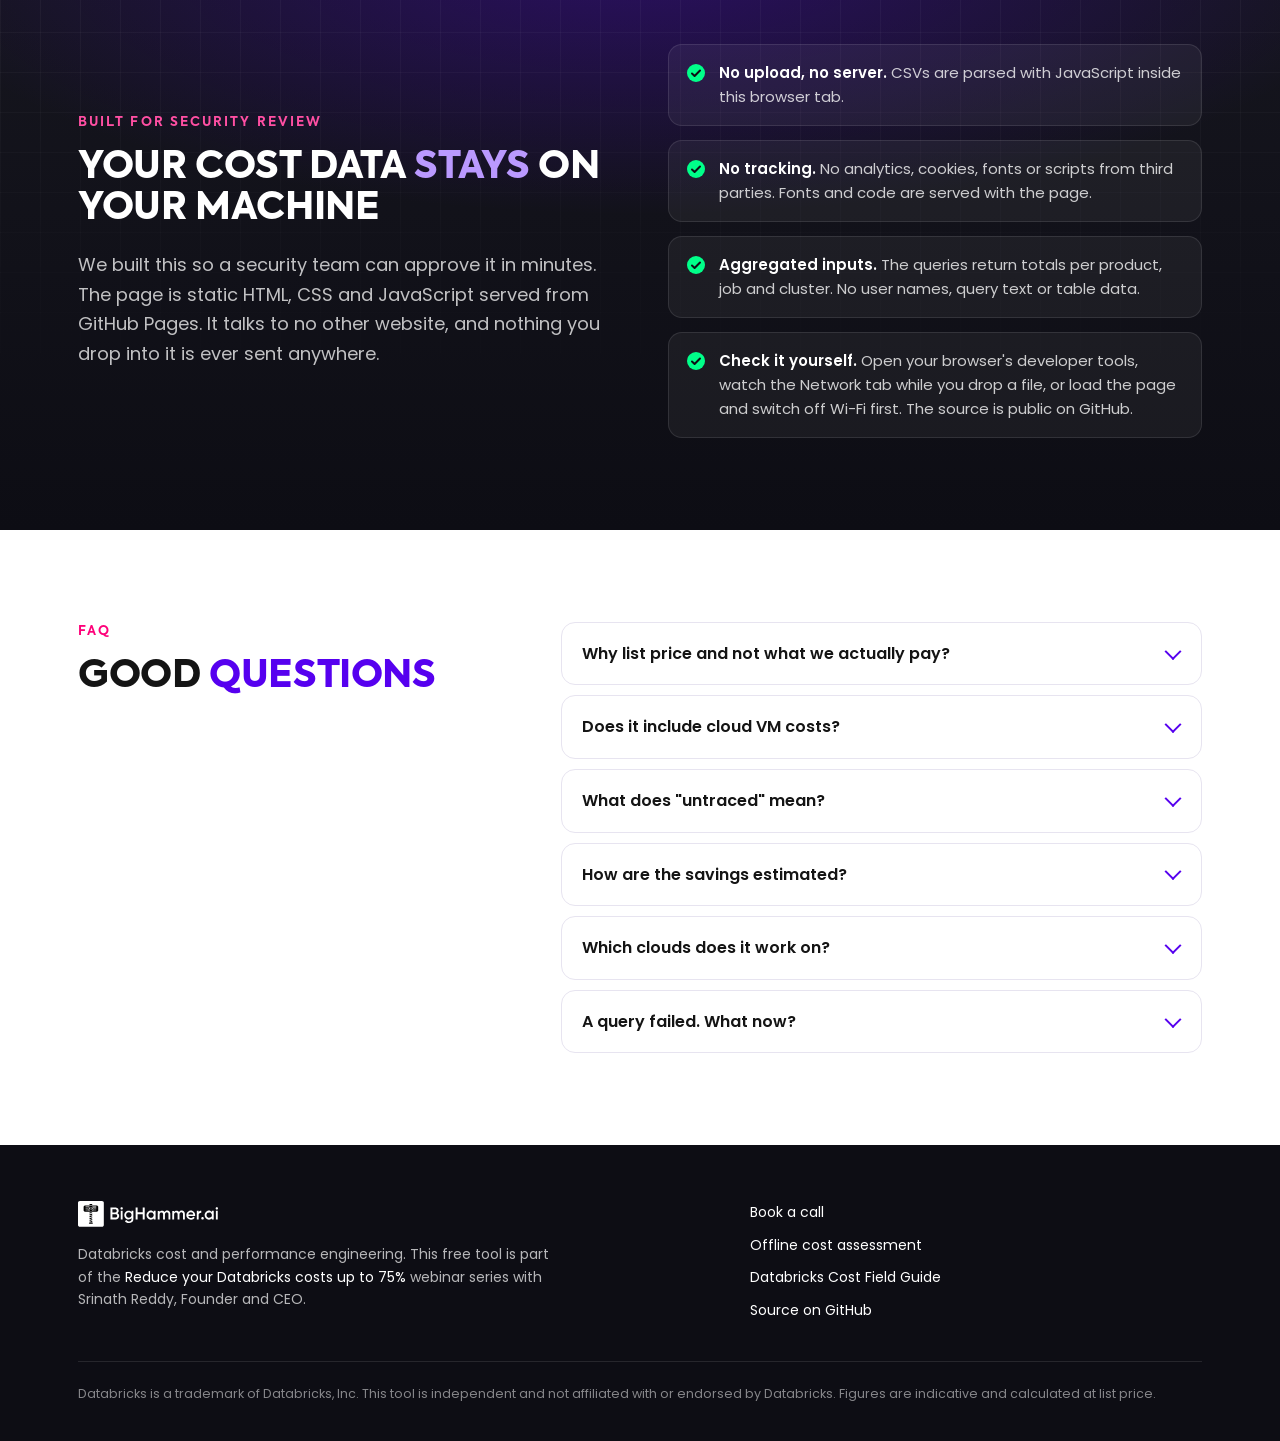
==== commit 28c83761: "Attribute scheduled jobs on all-purpose clusters via job_task_run_timeline compute_ids usage_metadat" ====
--- a/index.html
+++ b/index.html
@@ -76,15 +76,15 @@
         <div class="xr">
           <div class="xr-top"><span class="xr-dots"><i></i><i></i><i></i></span><span class="xr-title">cost-x-ray / last 90 days</span><span class="xr-tag">SAMPLE</span></div>
           <div class="xr-kpis">
-            <div><span class="xr-l">List spend</span><span class="xr-v">$396k</span><span class="xr-c m">Measured</span></div>
-            <div><span class="xr-l">Untraced</span><span class="xr-v">46%</span><span class="xr-c g">Visibility gap</span></div>
-            <div><span class="xr-l">Opportunity</span><span class="xr-v">$71k</span><span class="xr-c e">Estimated</span></div>
+            <div><span class="xr-l">List spend</span><span class="xr-v">$400k</span><span class="xr-c m">Measured</span></div>
+            <div><span class="xr-l">Untraced</span><span class="xr-v">64%</span><span class="xr-c g">Visibility gap</span></div>
+            <div><span class="xr-l">Opportunity</span><span class="xr-v">$76k</span><span class="xr-c e">Estimated</span></div>
           </div>
           <div class="xr-bars">
             <div class="xr-row"><span>ALL_PURPOSE</span><b style="--w:96%" class="hot"></b></div>
-            <div class="xr-row"><span>JOBS</span><b style="--w:90%"></b></div>
-            <div class="xr-row"><span>SQL</span><b style="--w:36%"></b></div>
-            <div class="xr-row"><span>DLT</span><b style="--w:17%"></b></div>
+            <div class="xr-row"><span>JOBS</span><b style="--w:88%"></b></div>
+            <div class="xr-row"><span>SQL</span><b style="--w:34%"></b></div>
+            <div class="xr-row"><span>DLT</span><b style="--w:16%"></b></div>
             <div class="xr-row"><span>SERVING</span><b style="--w:6%"></b></div>
           </div>
           <div class="xr-scan"></div>
@@ -166,23 +166,27 @@
 
       <div class="qpanel" role="tabpanel" id="panel-q2" aria-labelledby="tab-q2" tabindex="0" hidden>
         <div class="qmeta">
-          <p><strong>What it returns:</strong> one row per job: 90-day list cost, runs, failed or timed-out runs and their cost, cost on classic All-Purpose compute, cost on serverless, and how many runs were scheduled or triggered automatically.</p>
-          <p class="qreads">Reads <code>system.billing.usage</code>, <code>system.billing.list_prices</code>, <code>system.lakeflow.job_run_timeline</code>, <code>system.lakeflow.jobs</code></p>
+          <p><strong>What it returns:</strong> one row per job: measured 90-day list cost, runs, failed or timed-out runs and their cost, serverless cost and how many runs were scheduled. Jobs on all-purpose clusters are billed to the cluster, not the job, so it also estimates that spend (<code>ap_cluster_cost</code>) from the clusters their scheduled tasks ran on.</p>
+          <p class="qreads">Reads <code>system.billing.usage</code>, <code>system.billing.list_prices</code>, <code>system.lakeflow.job_run_timeline</code>, <code>system.lakeflow.job_task_run_timeline</code>, <code>system.lakeflow.jobs</code>, <code>system.compute.clusters</code></p>
         </div>
         <div class="code">
           <div class="code-bar"><span>query-2-cost-per-job.sql</span><button type="button" class="copy" data-copy="q2">Copy query</button></div>
 <pre><code id="q2">-- BigHammer Cost X-Ray | Query 2 of 3: cost per job
 -- Read-only. Last 90 days, priced at Databricks list price.
-WITH run_cost AS (
-  SELECT
-    u.workspace_id,
-    u.usage_metadata.job_id     AS job_id,
-    u.usage_metadata.job_run_id AS run_id,
-    SUM(u.usage_quantity * COALESCE(lp.pricing.effective_list.default, lp.pricing.default)) AS list_cost,
-    SUM(IF(u.sku_name LIKE '%ALL_PURPOSE%' AND u.sku_name NOT LIKE '%SERVERLESS%',
-           u.usage_quantity * COALESCE(lp.pricing.effective_list.default, lp.pricing.default), 0)) AS all_purpose_cost,
-    SUM(IF(u.sku_name LIKE '%SERVERLESS%',
-           u.usage_quantity * COALESCE(lp.pricing.effective_list.default, lp.pricing.default), 0)) AS serverless_cost
+-- Jobs on all-purpose clusters are billed to the cluster, not the job
+-- (usage_metadata.job_id is empty for them), so ap_cluster_cost estimates
+-- that spend from the clusters their scheduled tasks ran on.
+WITH runs AS (
+  -- runs over 1 hour span several rows; take the final state of each run
+  SELECT workspace_id, job_id, run_id,
+         MAX_BY(result_state, period_end_time) FILTER (WHERE result_state IS NOT NULL) AS result_state,
+         MAX(trigger_type) AS trigger_type
+  FROM system.lakeflow.job_run_timeline
+  WHERE period_start_time &gt;= date_sub(current_date(), 90)
+  GROUP BY 1, 2, 3
+),
+priced AS (
+  SELECT u.*, u.usage_quantity * COALESCE(lp.pricing.effective_list.default, lp.pricing.default) AS cost
   FROM system.billing.usage AS u
   JOIN system.billing.list_prices AS lp
     ON  u.sku_name   = lp.sku_name
@@ -191,17 +195,75 @@
     AND u.usage_start_time &gt;= lp.price_start_time
     AND (lp.price_end_time IS NULL OR u.usage_start_time &lt; lp.price_end_time)
   WHERE u.usage_date &gt;= date_sub(current_date(), 90)
-    AND u.usage_metadata.job_id IS NOT NULL
+),
+run_cost AS (
+  -- measured: usage tagged with a job run (job compute and serverless)
+  SELECT workspace_id, usage_metadata.job_id AS job_id, usage_metadata.job_run_id AS run_id,
+         SUM(cost) AS list_cost,
+         SUM(IF(sku_name LIKE '%ALL_PURPOSE%' AND sku_name NOT LIKE '%SERVERLESS%', cost, 0)) AS all_purpose_cost,
+         SUM(IF(sku_name LIKE '%SERVERLESS%', cost, 0)) AS serverless_cost
+  FROM priced
+  WHERE usage_metadata.job_id IS NOT NULL
   GROUP BY 1, 2, 3
 ),
-runs AS (
-  -- runs over 1 hour span several rows; take the final state of each run
-  SELECT workspace_id, job_id, run_id,
-         MAX_BY(result_state, period_end_time) FILTER (WHERE result_state IS NOT NULL) AS result_state,
-         MAX(trigger_type) AS trigger_type
-  FROM system.lakeflow.job_run_timeline
-  WHERE period_start_time &gt;= date_sub(current_date(), 97)
+latest_clusters AS (
+  SELECT workspace_id, cluster_id, cluster_source
+  FROM system.compute.clusters
+  QUALIFY ROW_NUMBER() OVER (PARTITION BY workspace_id, cluster_id ORDER BY change_time DESC) = 1
+),
+task_compute AS (
+  SELECT workspace_id, job_id, job_run_id, period_start_time, period_end_time,
+         explode(compute_ids) AS cluster_id
+  FROM system.lakeflow.job_task_run_timeline
+  WHERE period_start_time &gt;= date_sub(current_date(), 90)
+),
+ap_task_slices AS (
+  -- scheduled task runs on all-purpose clusters (created in the UI or API), one row per hour touched
+  SELECT tc.workspace_id, tc.job_id, tc.cluster_id,
+         explode(sequence(date_trunc('HOUR', tc.period_start_time),
+                          date_trunc('HOUR', tc.period_end_time), INTERVAL 1 HOUR)) AS usage_hour
+  FROM task_compute AS tc
+  JOIN runs AS r
+    ON tc.workspace_id = r.workspace_id AND tc.job_id = r.job_id AND tc.job_run_id = r.run_id
+  JOIN latest_clusters AS c
+    ON tc.workspace_id = c.workspace_id AND tc.cluster_id = c.cluster_id
+  WHERE r.trigger_type IN ('CRON', 'PERIODIC', 'CONTINUOUS', 'FILE_ARRIVAL', 'TABLE')
+    AND c.cluster_source IN ('UI', 'API')
+),
+ap_hours AS (
+  SELECT DISTINCT workspace_id, job_id, cluster_id, usage_hour FROM ap_task_slices
+),
+ap_cluster_hour_cost AS (
+  SELECT workspace_id, usage_metadata.cluster_id AS cluster_id,
+         date_trunc('HOUR', usage_start_time) AS usage_hour, SUM(cost) AS cost
+  FROM priced
+  WHERE sku_name LIKE '%ALL_PURPOSE%' AND sku_name NOT LIKE '%SERVERLESS%'
+    AND usage_metadata.cluster_id IS NOT NULL
   GROUP BY 1, 2, 3
+),
+ap_alloc AS (
+  -- estimated upper bound: the cluster's cost in each hour a scheduled task ran on it,
+  -- split evenly between jobs sharing that hour so no dollar is counted twice
+  SELECT h.workspace_id, h.job_id, SUM(chc.cost / h.jobs_in_hour) AS ap_cluster_cost
+  FROM (SELECT *, COUNT(*) OVER (PARTITION BY workspace_id, cluster_id, usage_hour) AS jobs_in_hour
+        FROM ap_hours) AS h
+  JOIN ap_cluster_hour_cost AS chc
+    ON h.workspace_id = chc.workspace_id AND h.cluster_id = chc.cluster_id AND h.usage_hour = chc.usage_hour
+  GROUP BY 1, 2
+),
+job_runs AS (
+  SELECT r.workspace_id, r.job_id,
+    COUNT(*) AS runs,
+    COUNT_IF(r.result_state IN ('FAILED', 'TIMED_OUT', 'ERROR')) AS failed_runs,
+    COUNT_IF(r.trigger_type IN ('CRON', 'PERIODIC', 'CONTINUOUS', 'FILE_ARRIVAL', 'TABLE')) AS scheduled_runs,
+    SUM(COALESCE(rc.list_cost, 0)) AS list_cost,
+    SUM(IF(r.result_state IN ('FAILED', 'TIMED_OUT', 'ERROR'), COALESCE(rc.list_cost, 0), 0)) AS failed_cost,
+    SUM(COALESCE(rc.all_purpose_cost, 0)) AS all_purpose_cost,
+    SUM(COALESCE(rc.serverless_cost, 0))  AS serverless_cost
+  FROM runs AS r
+  LEFT JOIN run_cost AS rc
+    ON r.workspace_id = rc.workspace_id AND r.job_id = rc.job_id AND r.run_id = rc.run_id
+  GROUP BY 1, 2
 ),
 jobs AS (
   -- system.lakeflow.jobs is slowly changing: keep the latest row per job
@@ -210,23 +272,22 @@
   QUALIFY ROW_NUMBER() OVER (PARTITION BY workspace_id, job_id ORDER BY change_time DESC) = 1
 )
 SELECT
-  rc.workspace_id,
-  rc.job_id,
-  MAX(COALESCE(j.name, CONCAT('job ', rc.job_id))) AS job_name,
-  COUNT(DISTINCT rc.run_id) AS runs,
-  COUNT(DISTINCT IF(r.result_state IN ('FAILED', 'TIMED_OUT', 'ERROR'), rc.run_id, NULL)) AS failed_runs,
-  COUNT(DISTINCT IF(r.trigger_type IN ('CRON', 'PERIODIC', 'CONTINUOUS', 'FILE_ARRIVAL', 'TABLE'), rc.run_id, NULL)) AS scheduled_runs,
-  ROUND(SUM(rc.list_cost), 2) AS list_cost,
-  ROUND(SUM(IF(r.result_state IN ('FAILED', 'TIMED_OUT', 'ERROR'), rc.list_cost, 0)), 2) AS failed_cost,
-  ROUND(SUM(rc.all_purpose_cost), 2) AS all_purpose_cost,
-  ROUND(SUM(rc.serverless_cost), 2)  AS serverless_cost
-FROM run_cost AS rc
-LEFT JOIN runs AS r
-  ON rc.workspace_id = r.workspace_id AND rc.job_id = r.job_id AND rc.run_id = r.run_id
-LEFT JOIN jobs AS j
-  ON rc.workspace_id = j.workspace_id AND rc.job_id = j.job_id
-GROUP BY 1, 2
-ORDER BY list_cost DESC
+  jr.workspace_id,
+  jr.job_id,
+  COALESCE(j.name, CONCAT('job ', jr.job_id)) AS job_name,
+  jr.runs,
+  jr.failed_runs,
+  jr.scheduled_runs,
+  ROUND(jr.list_cost, 2)        AS list_cost,
+  ROUND(jr.failed_cost, 2)      AS failed_cost,
+  ROUND(jr.all_purpose_cost, 2) AS all_purpose_cost,
+  ROUND(jr.serverless_cost, 2)  AS serverless_cost,
+  ROUND(COALESCE(a.ap_cluster_cost, 0), 2) AS ap_cluster_cost
+FROM job_runs AS jr
+LEFT JOIN ap_alloc AS a ON jr.workspace_id = a.workspace_id AND jr.job_id = a.job_id
+LEFT JOIN jobs AS j     ON jr.workspace_id = j.workspace_id AND jr.job_id = j.job_id
+WHERE jr.list_cost &gt; 0 OR a.ap_cluster_cost &gt; 0
+ORDER BY jr.list_cost + COALESCE(a.ap_cluster_cost, 0) DESC
 LIMIT 1000</code></pre>
         </div>
       </div>
